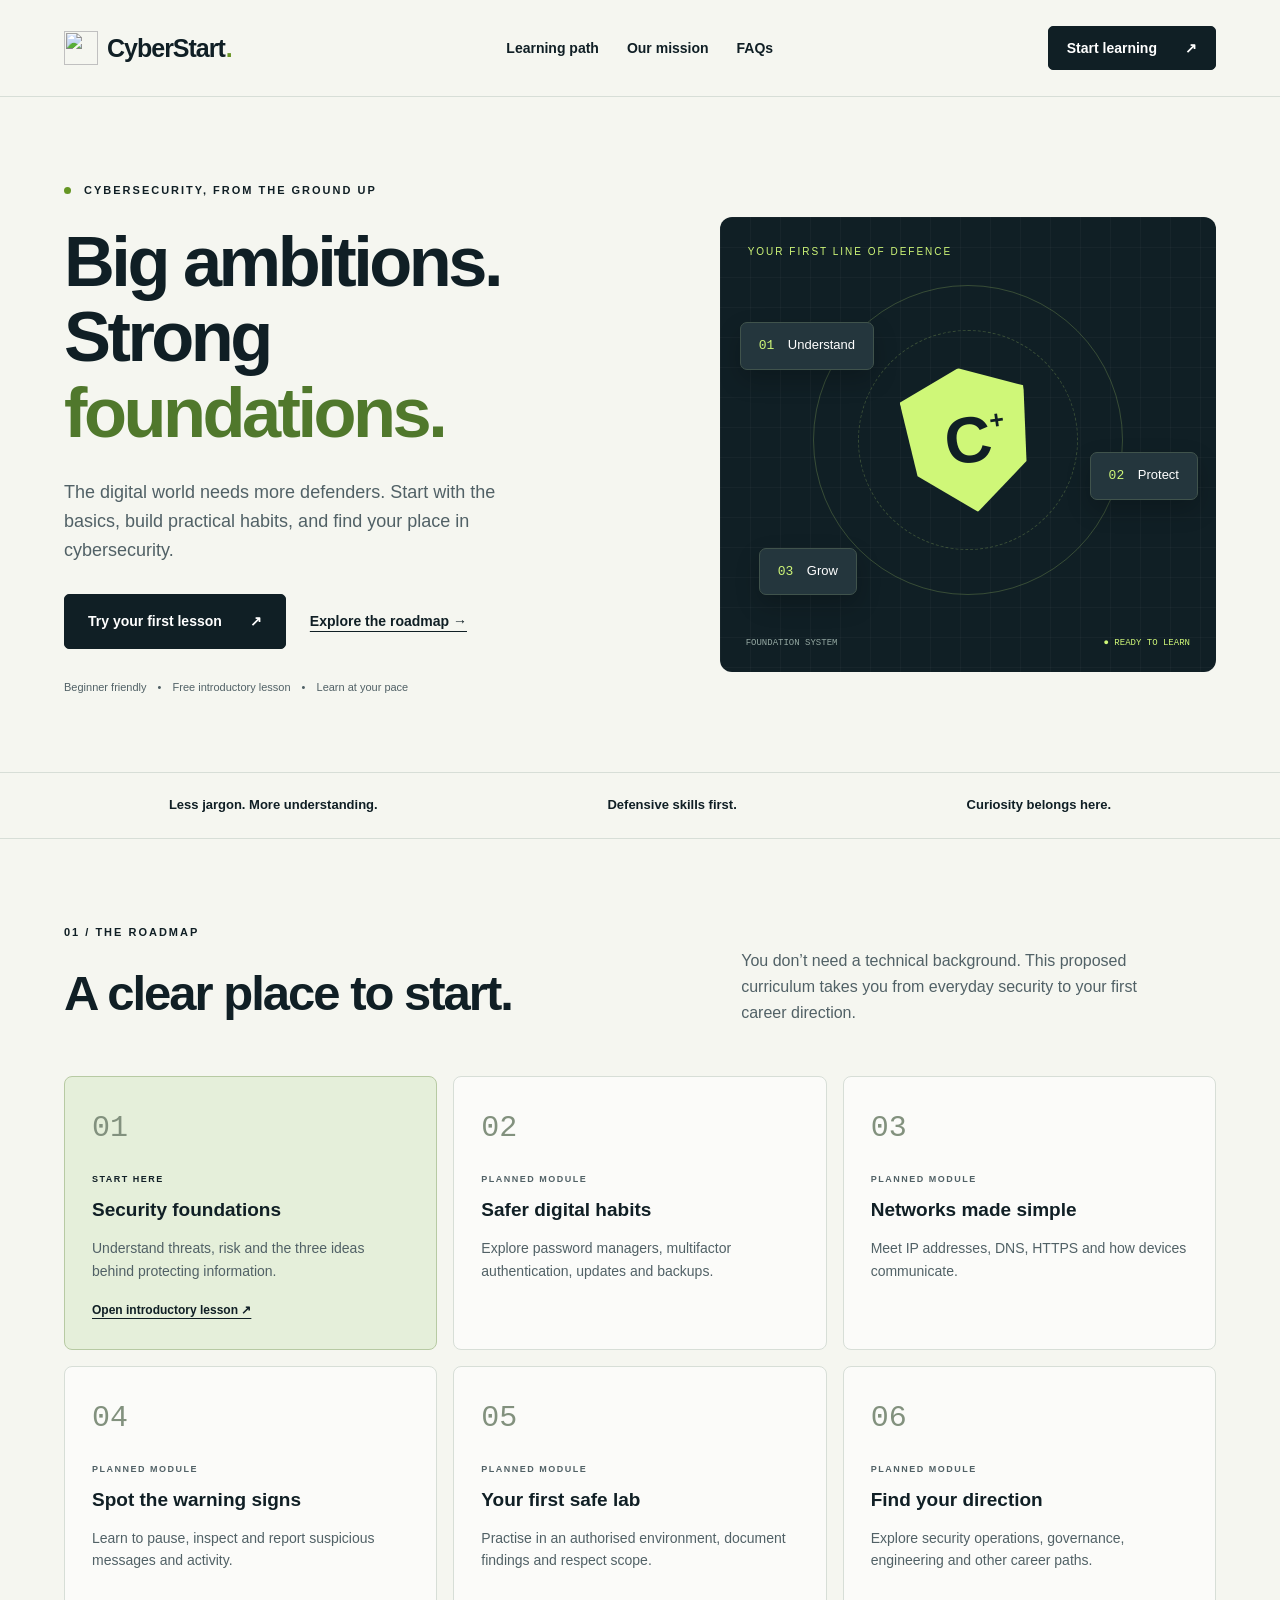
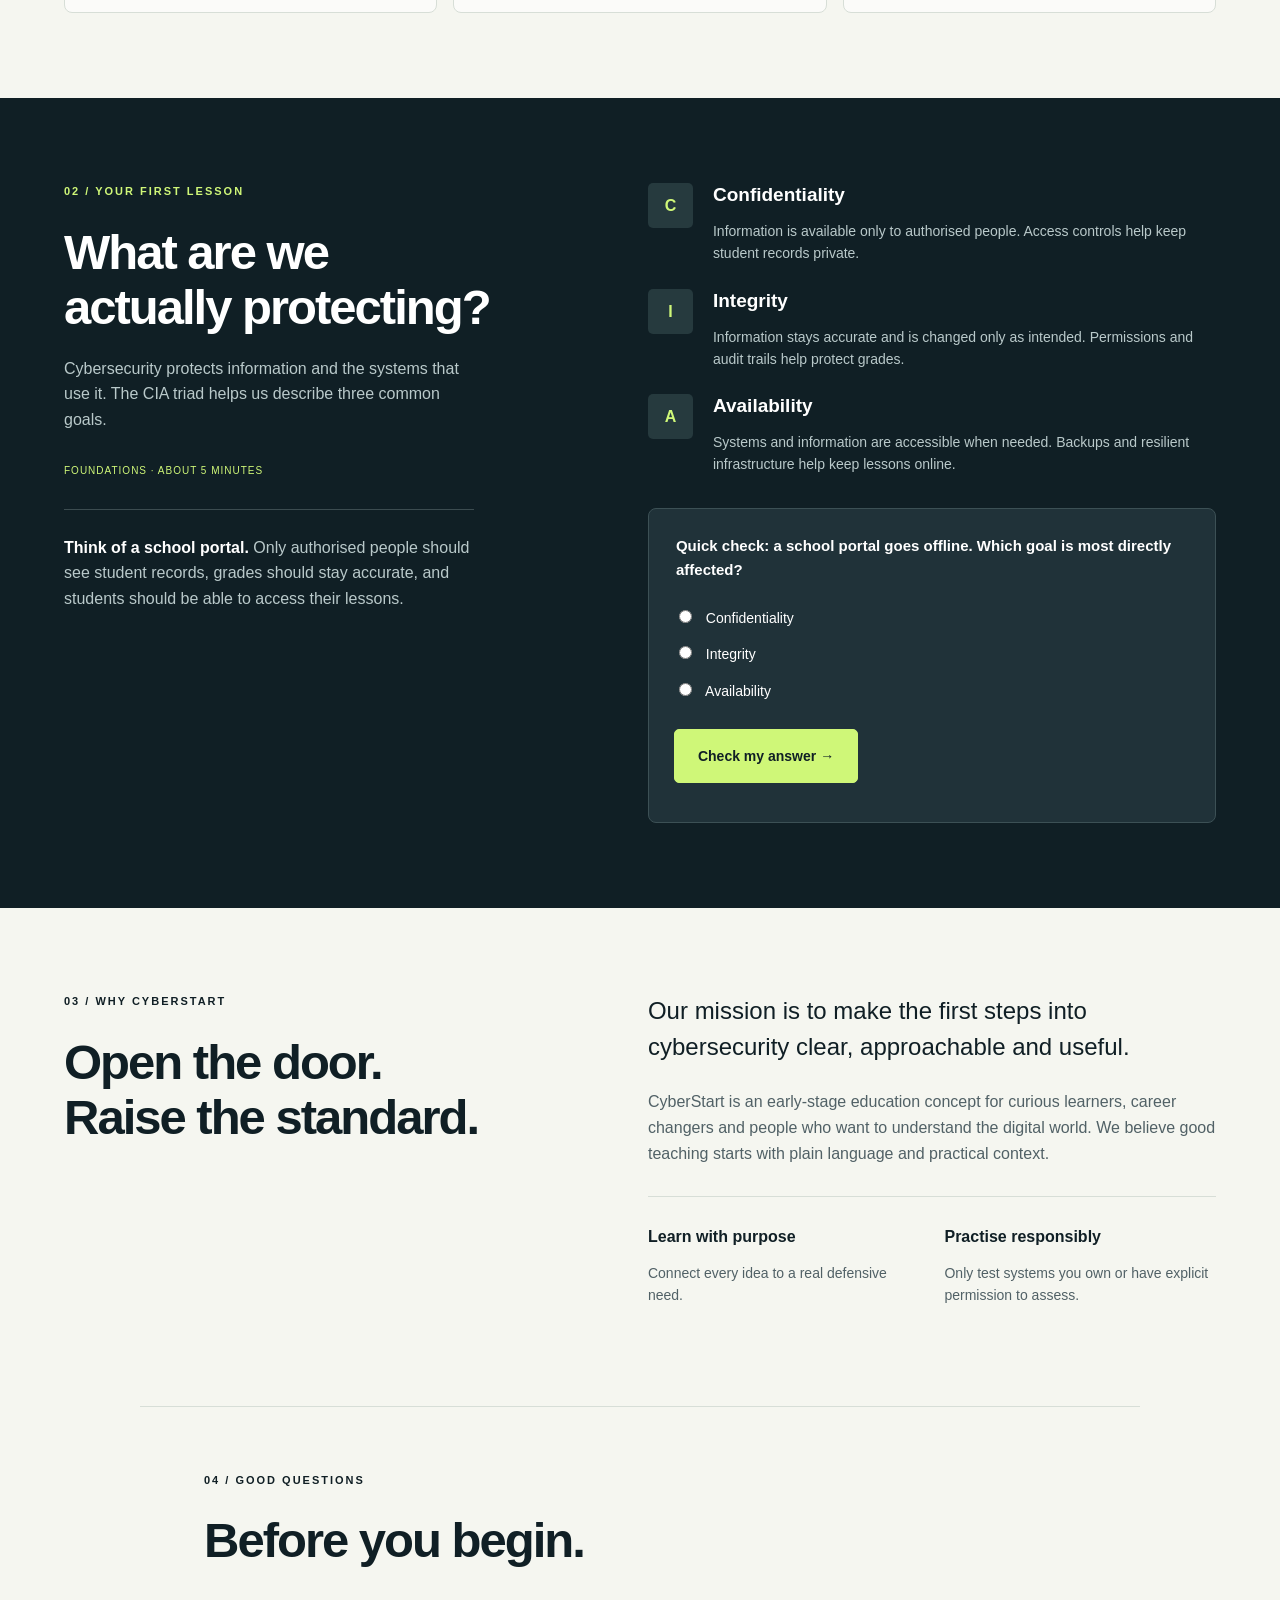
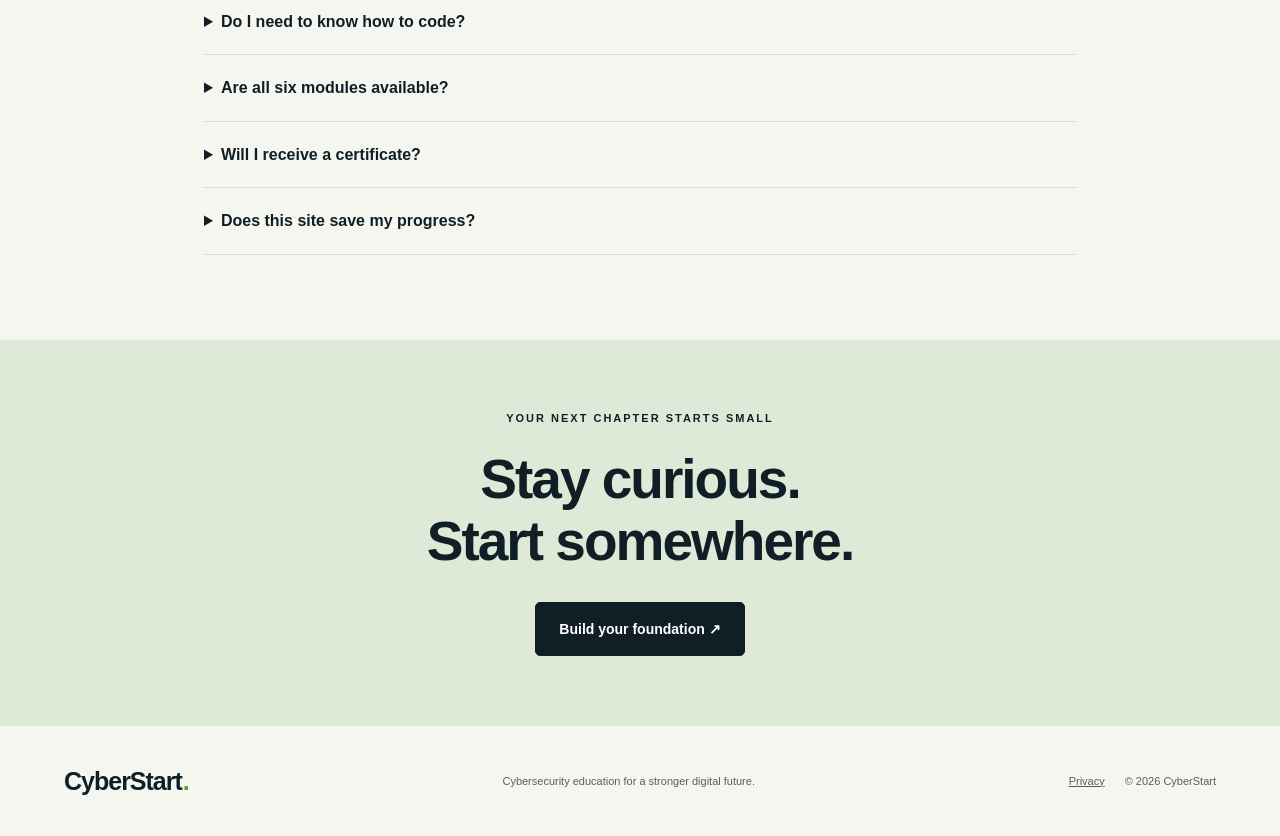
==== index.html @ d2572d9f "Update index.html" ====
<!doctype html>
<html lang="en"><head><meta charset="utf-8"><meta name="viewport" content="width=device-width,initial-scale=1"><meta name="description" content="CyberStart introduces cybersecurity through clear explanations, practical habits and a beginner learning roadmap."><meta name="theme-color" content="#101f25"><title>CyberStart — Build your first line of defence</title><link rel="icon" href="logo.png" type="image/svg+xml"><link rel="stylesheet" href="styles.css"><script src="script.js" defer></script></head>
<body><a class="skip" href="#main">Skip to content</a><header class="header"><a class="brand" href="index.html"><img src="logo.png" width="34" height="34" alt="">CyberStart<span class="brand-dot">.</span></a><nav aria-label="Main navigation"><a href="#path">Learning path</a><a href="#mission">Our mission</a><a href="#questions">FAQs</a></nav><a class="button small" href="#lesson">Start learning <span aria-hidden="true">↗</span></a></header>
<main id="main"><section class="hero"><div class="hero-copy"><p class="eyebrow"><span class="signal"></span> CYBERSECURITY, FROM THE GROUND UP</p><h1>Big ambitions.<br>Strong <em>foundations.</em></h1><p class="lede">The digital world needs more defenders. Start with the basics, build practical habits, and find your place in cybersecurity.</p><div class="actions"><a class="button" href="#lesson">Try your first lesson <span aria-hidden="true">↗</span></a><a class="text-link" href="#path">Explore the roadmap →</a></div><p class="hero-note">Beginner friendly <span>•</span> Free introductory lesson <span>•</span> Learn at your pace</p></div><div class="hero-art" aria-label="Illustration of a layered digital defence system" role="img"><div class="art-label">YOUR FIRST LINE OF DEFENCE</div><div class="orb orb-one"></div><div class="orb orb-two"></div><div class="shield">C<span>+</span></div><div class="art-chip chip-one"><span>01</span> Understand</div><div class="art-chip chip-two"><span>02</span> Protect</div><div class="art-chip chip-three"><span>03</span> Grow</div><div class="art-foot">FOUNDATION SYSTEM <span>● READY TO LEARN</span></div></div></section>
<div class="principles"><span>Less jargon. More understanding.</span><span>Defensive skills first.</span><span>Curiosity belongs here.</span></div>
<section id="path" class="section"><div class="section-heading"><div><p class="eyebrow">01 / THE ROADMAP</p><h2>A clear place to start.</h2></div><p>You don’t need a technical background. This proposed curriculum takes you from everyday security to your first career direction.</p></div><div class="roadmap"><article class="path-card"><span class="number">01</span><p class="tag">START HERE</p><h3>Security foundations</h3><p>Understand threats, risk and the three ideas behind protecting information.</p><a href="#lesson">Open introductory lesson ↗</a></article><article class="path-card"><span class="number">02</span><p class="tag muted">PLANNED MODULE</p><h3>Safer digital habits</h3><p>Explore password managers, multifactor authentication, updates and backups.</p></article><article class="path-card"><span class="number">03</span><p class="tag muted">PLANNED MODULE</p><h3>Networks made simple</h3><p>Meet IP addresses, DNS, HTTPS and how devices communicate.</p></article><article class="path-card"><span class="number">04</span><p class="tag muted">PLANNED MODULE</p><h3>Spot the warning signs</h3><p>Learn to pause, inspect and report suspicious messages and activity.</p></article><article class="path-card"><span class="number">05</span><p class="tag muted">PLANNED MODULE</p><h3>Your first safe lab</h3><p>Practise in an authorised environment, document findings and respect scope.</p></article><article class="path-card"><span class="number">06</span><p class="tag muted">PLANNED MODULE</p><h3>Find your direction</h3><p>Explore security operations, governance, engineering and other career paths.</p></article></div></section>
<section id="lesson" class="lesson section"><div class="lesson-intro"><p class="eyebrow">02 / YOUR FIRST LESSON</p><h2>What are we<br>actually protecting?</h2><p>Cybersecurity protects information and the systems that use it. The CIA triad helps us describe three common goals.</p><span class="lesson-badge">FOUNDATIONS · ABOUT 5 MINUTES</span><p class="example"><strong>Think of a school portal.</strong> Only authorised people should see student records, grades should stay accurate, and students should be able to access their lessons.</p></div><div class="lesson-content"><div class="concept"><span>C</span><div><h3>Confidentiality</h3><p>Information is available only to authorised people. Access controls help keep student records private.</p></div></div><div class="concept"><span>I</span><div><h3>Integrity</h3><p>Information stays accurate and is changed only as intended. Permissions and audit trails help protect grades.</p></div></div><div class="concept"><span>A</span><div><h3>Availability</h3><p>Systems and information are accessible when needed. Backups and resilient infrastructure help keep lessons online.</p></div></div><form id="quiz" class="quiz"><fieldset><legend>Quick check: a school portal goes offline. Which goal is most directly affected?</legend><label><input type="radio" name="answer" value="confidentiality" required> Confidentiality</label><label><input type="radio" name="answer" value="integrity"> Integrity</label><label><input type="radio" name="answer" value="availability"> Availability</label></fieldset><button class="button" type="submit">Check my answer →</button><p id="feedback" role="status" aria-live="polite"></p><noscript><p>Answer: availability. The portal cannot be accessed when needed.</p></noscript></form></div></section>
<section id="mission" class="section mission"><div><p class="eyebrow">03 / WHY CYBERSTART</p><h2>Open the door.<br>Raise the standard.</h2></div><div><p class="mission-lede">Our mission is to make the first steps into cybersecurity clear, approachable and useful.</p><p>CyberStart is an early-stage education concept for curious learners, career changers and people who want to understand the digital world. We believe good teaching starts with plain language and practical context.</p><div class="values"><div><h3>Learn with purpose</h3><p>Connect every idea to a real defensive need.</p></div><div><h3>Practise responsibly</h3><p>Only test systems you own or have explicit permission to assess.</p></div></div></div></section>
<section id="questions" class="section faq"><p class="eyebrow">04 / GOOD QUESTIONS</p><h2>Before you begin.</h2><details><summary>Do I need to know how to code?</summary><p>No. The introductory lesson starts with concepts. Coding can become useful later, depending on the career direction you choose.</p></details><details><summary>Are all six modules available?</summary><p>The foundations lesson above is available now. The remaining roadmap modules describe the planned curriculum; they are not published courses yet.</p></details><details><summary>Will I receive a certificate?</summary><p>This starter site does not issue certificates, provide accreditation or promise employment. It is an introduction to the subject.</p></details><details><summary>Does this site save my progress?</summary><p>No. The quiz runs in your browser and resets when the page reloads. This version has no accounts, tracking scripts or registration form.</p></details></section>
<section class="closing"><p class="eyebrow">YOUR NEXT CHAPTER STARTS SMALL</p><h2>Stay curious.<br>Start somewhere.</h2><a class="button" href="#lesson">Build your foundation ↗</a></section></main>
<footer><a class="brand" href="index.html">CyberStart<span class="brand-dot">.</span></a><p>Cybersecurity education for a stronger digital future.</p><div><a href="privacy.html">Privacy</a><span>© <span id="year">2026</span> CyberStart</span></div></footer></body></html>
---- styles.css ----
:root{--ink:#101f25;--muted:#516166;--paper:#f5f6f0;--line:#d7ded7;--lime:#cff778}*{box-sizing:border-box}html{scroll-behavior:smooth;scroll-padding-top:95px}body{margin:0;background:var(--paper);color:var(--ink);font-family:Arial,Helvetica,sans-serif;line-height:1.6}a{color:inherit}button,input{font:inherit}.header{max-width:1320px;margin:auto;padding:26px 5%;display:flex;align-items:center;justify-content:space-between;gap:24px;border-bottom:1px solid var(--line)}.brand{display:flex;align-items:center;gap:9px;font-size:25px;font-weight:800;letter-spacing:-1px;text-decoration:none}.brand-dot{color:#6a9627;margin-left:-8px}nav{display:flex;gap:28px}nav a{text-decoration:none;font-size:14px;font-weight:600}.button{background:var(--ink);color:white;display:inline-flex;align-items:center;justify-content:center;gap:28px;padding:15px 23px;border:1px solid var(--ink);border-radius:5px;text-decoration:none;font-weight:700;font-size:14px;cursor:pointer}.button:hover{background:#2c414a}.button.small{padding:10px 18px}.text-link{font-size:14px;font-weight:700;text-underline-offset:5px}.hero{max-width:1320px;margin:auto;padding:85px 5% 65px;display:grid;grid-template-columns:1.2fr 1fr;gap:60px;align-items:center}.eyebrow{font-size:11px;letter-spacing:2px;font-weight:700;margin:0 0 24px}.signal{display:inline-block;width:7px;height:7px;background:#659623;border-radius:50%;margin-right:8px}h1{font-size:clamp(44px,5.5vw,76px);line-height:1.07;letter-spacing:-3.5px;margin:0 0 28px}h1 em{font-style:normal;color:#50782c}.lede{max-width:480px;color:var(--muted);font-size:18px}.actions{display:flex;align-items:center;gap:24px;margin:30px 0}.hero-note{font-size:11px;color:var(--muted)}.hero-note span{margin:0 8px}.hero-art{position:relative;background:var(--ink);height:455px;border-radius:12px;overflow:hidden;background-image:linear-gradient(#ffffff07 1px,transparent 1px),linear-gradient(90deg,#ffffff07 1px,transparent 1px);background-size:30px 30px;color:var(--lime)}.art-label{position:absolute;top:27px;left:28px;font-size:10px;letter-spacing:2px}.orb{position:absolute;border:1px solid #cff77835;border-radius:50%;width:310px;height:310px;left:50%;top:49%;transform:translate(-50%,-50%)}.orb-two{width:220px;height:220px;border-style:dashed}.shield{position:absolute;left:50%;top:49%;transform:translate(-50%,-50%) rotate(-8deg);height:145px;width:125px;display:grid;place-content:center;background:var(--lime);color:var(--ink);font-size:65px;font-weight:800;clip-path:polygon(50% 0,100% 18%,94% 70%,50% 100%,6% 70%,0 18%)}.shield span{position:absolute;font-size:25px;right:24px;top:36px}.art-chip{position:absolute;background:#24363d;border:1px solid #40534c;border-radius:7px;padding:12px 18px;color:white;font-size:13px;box-shadow:0 10px 25px #0003}.art-chip span{color:var(--lime);margin-right:10px;font-family:monospace}.chip-one{top:105px;left:20px}.chip-two{top:235px;right:18px}.chip-three{bottom:77px;left:39px}.art-foot{position:absolute;bottom:24px;left:26px;right:26px;display:flex;justify-content:space-between;font:9px monospace;color:#93a7a1}.art-foot span{color:var(--lime)}.principles{border-top:1px solid var(--line);border-bottom:1px solid var(--line);display:flex;justify-content:space-around;gap:20px;padding:22px 5%;font-size:13px;font-weight:700}.section{max-width:1320px;margin:auto;padding:85px 5%}.section-heading{display:grid;grid-template-columns:1.3fr 1fr;gap:60px;align-items:end;margin-bottom:35px}h2{font-size:clamp(32px,4vw,49px);line-height:1.13;letter-spacing:-2px;margin:0 0 20px}.section-heading p:last-child{max-width:410px;color:var(--muted)}.roadmap{display:grid;grid-template-columns:repeat(3,1fr);gap:16px}.path-card{border:1px solid var(--line);border-radius:8px;padding:27px;background:#fff9}.path-card:first-child{background:#e5efda;border-color:#b7caa3}.number{font-size:30px;color:#82917e;font-family:monospace}.tag{font-size:9px;letter-spacing:1.5px;font-weight:700;margin:20px 0 12px}.muted{color:var(--muted)}h3{font-size:19px;line-height:1.3;margin:0 0 12px}.path-card p:not(.tag){color:var(--muted);font-size:14px}.path-card a{font-weight:700;font-size:12px;text-underline-offset:4px}.lesson{background:var(--ink);color:white;max-width:none;display:grid;grid-template-columns:1fr 1.15fr;gap:90px;padding-left:max(5%,calc((100vw - 1188px)/2));padding-right:max(5%,calc((100vw - 1188px)/2))}.lesson .eyebrow{color:var(--lime)}.lesson-intro>p:not(.eyebrow){color:#b9c9ca;max-width:410px}.lesson-badge{font-size:10px;letter-spacing:1px;color:var(--lime);display:block;margin:30px 0}.example{padding-top:25px;border-top:1px solid #3c4c50}.example strong{color:white}.concept{display:flex;gap:20px;margin-bottom:24px}.concept>span{background:#263a3e;color:var(--lime);border-radius:5px;flex:0 0 45px;height:45px;text-align:center;line-height:45px;font-weight:700}.concept p{color:#b9c9ca;font-size:14px;margin:0}.quiz{background:#203239;padding:25px;border:1px solid #3c5055;border-radius:8px;margin-top:32px}.quiz fieldset{border:0;padding:0;margin:0 0 20px}.quiz legend{font-weight:700;margin-bottom:18px;font-size:15px}.quiz label{display:block;padding:7px 0;font-size:14px}.quiz input{accent-color:var(--lime);margin-right:10px}.quiz .button,.closing .button{background:var(--lime);color:var(--ink);border-color:var(--lime)}#feedback{margin-bottom:0;font-size:14px;color:var(--lime)}.mission{display:grid;grid-template-columns:1fr 1.15fr;gap:90px}.mission p{color:var(--muted)}.mission .eyebrow{color:var(--ink)}.mission-lede{font-size:24px;line-height:1.5;color:var(--ink)!important;margin-top:0}.values{display:grid;grid-template-columns:1fr 1fr;gap:25px;margin-top:30px;border-top:1px solid var(--line);padding-top:30px}.values h3{font-size:16px}.values p{font-size:14px}.faq{border-top:1px solid var(--line);padding-top:65px;max-width:1000px}details{border-bottom:1px solid var(--line);padding:20px 0}summary{font-weight:700;cursor:pointer}details p{color:var(--muted);max-width:700px}.closing{text-align:center;background:#dfe9d7;padding:70px 20px}.closing .eyebrow{margin-bottom:20px}.closing h2{font-size:55px;margin-bottom:30px}.closing .button{background:var(--ink);color:white;border-color:var(--ink)}footer{padding:35px 5%;max-width:1320px;margin:auto;display:flex;justify-content:space-between;align-items:center;gap:25px}footer p,footer div{font-size:11px;color:var(--muted)}footer div{display:flex;gap:20px}.skip{position:absolute;top:-70px;left:15px;padding:12px;background:white;z-index:10}.skip:focus{top:10px}:focus-visible{outline:3px solid #7da936;outline-offset:5px}.privacy{max-width:800px;min-height:70vh}.privacy h1{font-size:48px} @media(max-width:900px){.hero{gap:30px}.hero-art{height:390px}nav{gap:14px}.hero-note span{margin:0 3px}.lesson,.mission{gap:40px}.actions{flex-wrap:wrap}footer{flex-wrap:wrap}}@media(max-width:650px){.header{padding:18px 5%;flex-wrap:wrap;gap:15px}.header nav{order:3;width:100%;justify-content:space-between}.brand{font-size:22px}.button.small{font-size:12px;padding:8px 12px}.hero{grid-template-columns:1fr;padding-top:45px;gap:30px}h1{letter-spacing:-2px}.hero-art{height:360px}.principles{flex-wrap:wrap;font-size:11px}.section{padding:55px 5%}.section-heading,.lesson,.mission{grid-template-columns:1fr;gap:25px}.section-heading{margin-bottom:25px}.roadmap{grid-template-columns:1fr}.path-card{padding:22px}.lesson-intro>p:not(.eyebrow){max-width:none}.values{gap:18px}.closing h2{font-size:43px}footer{align-items:flex-start;flex-direction:column;gap:12px}footer p{margin:0}}@media(prefers-reduced-motion:reduce){html{scroll-behavior:auto}}
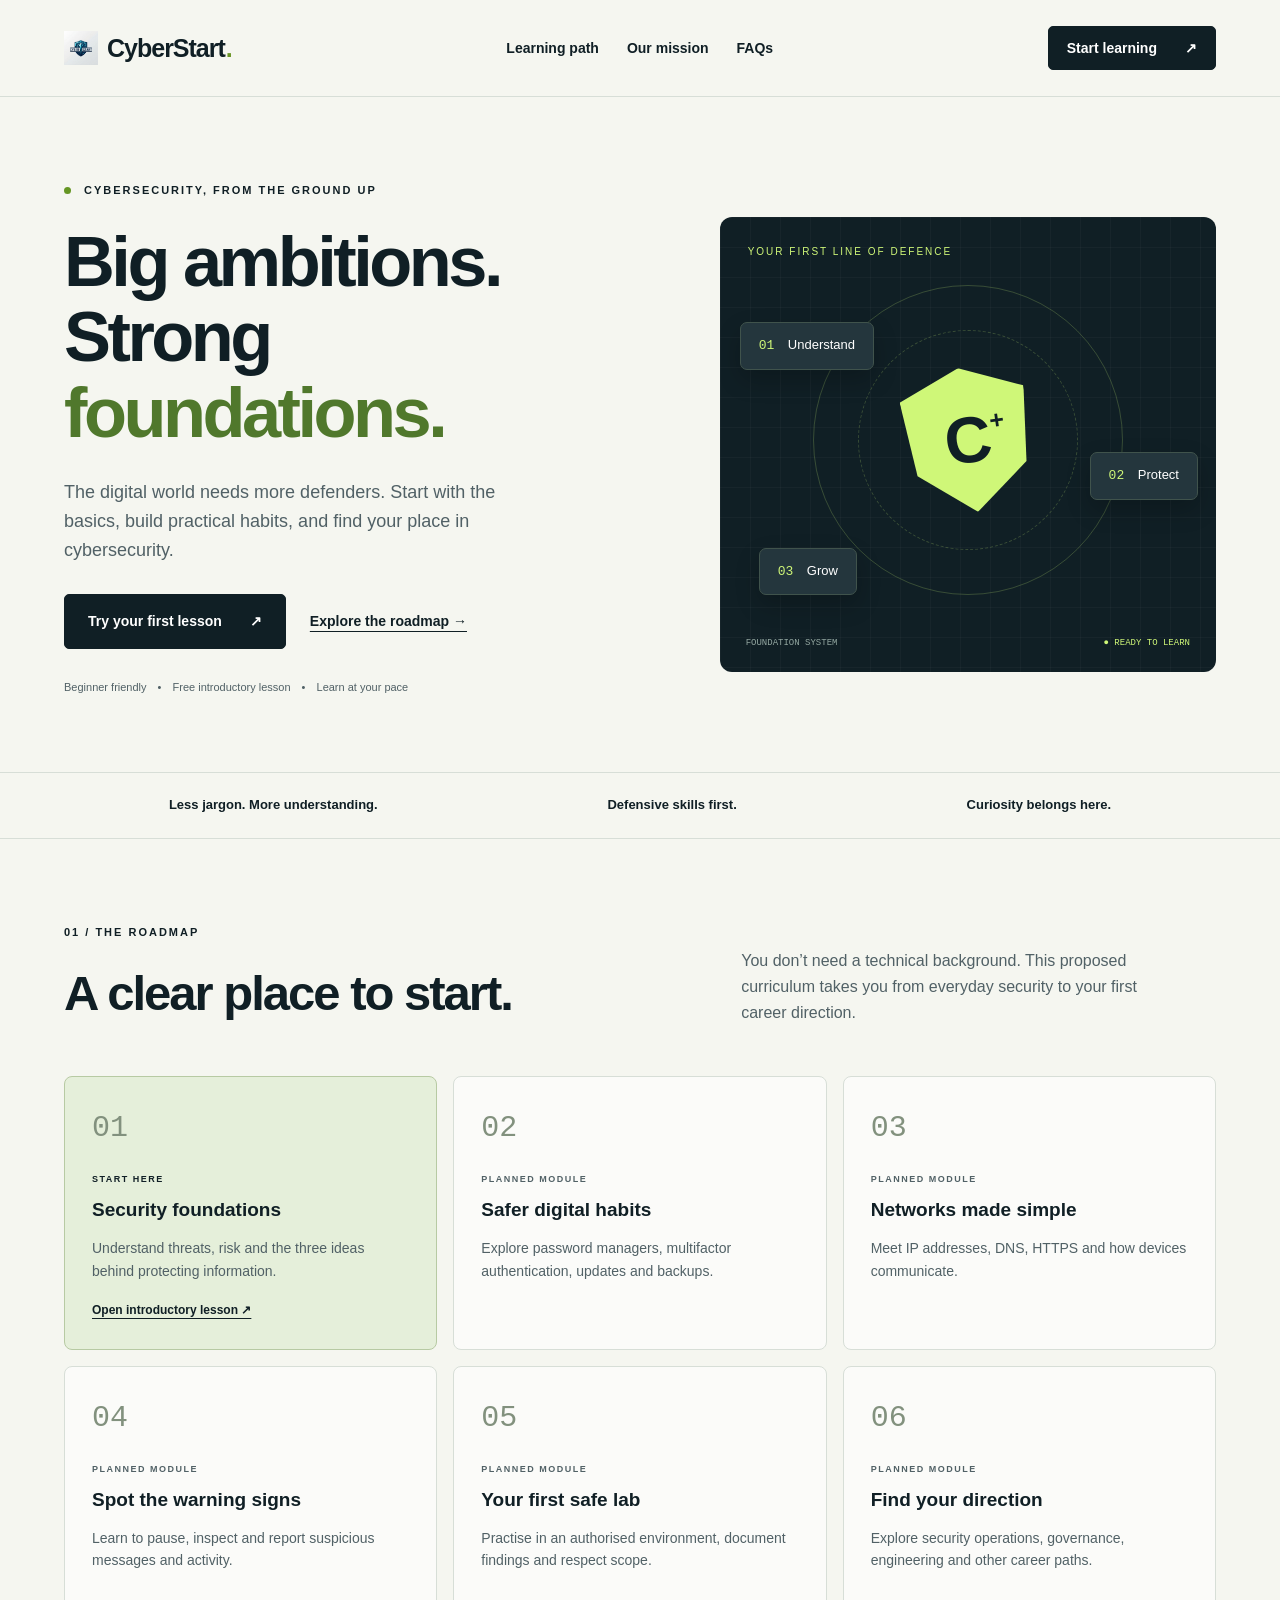
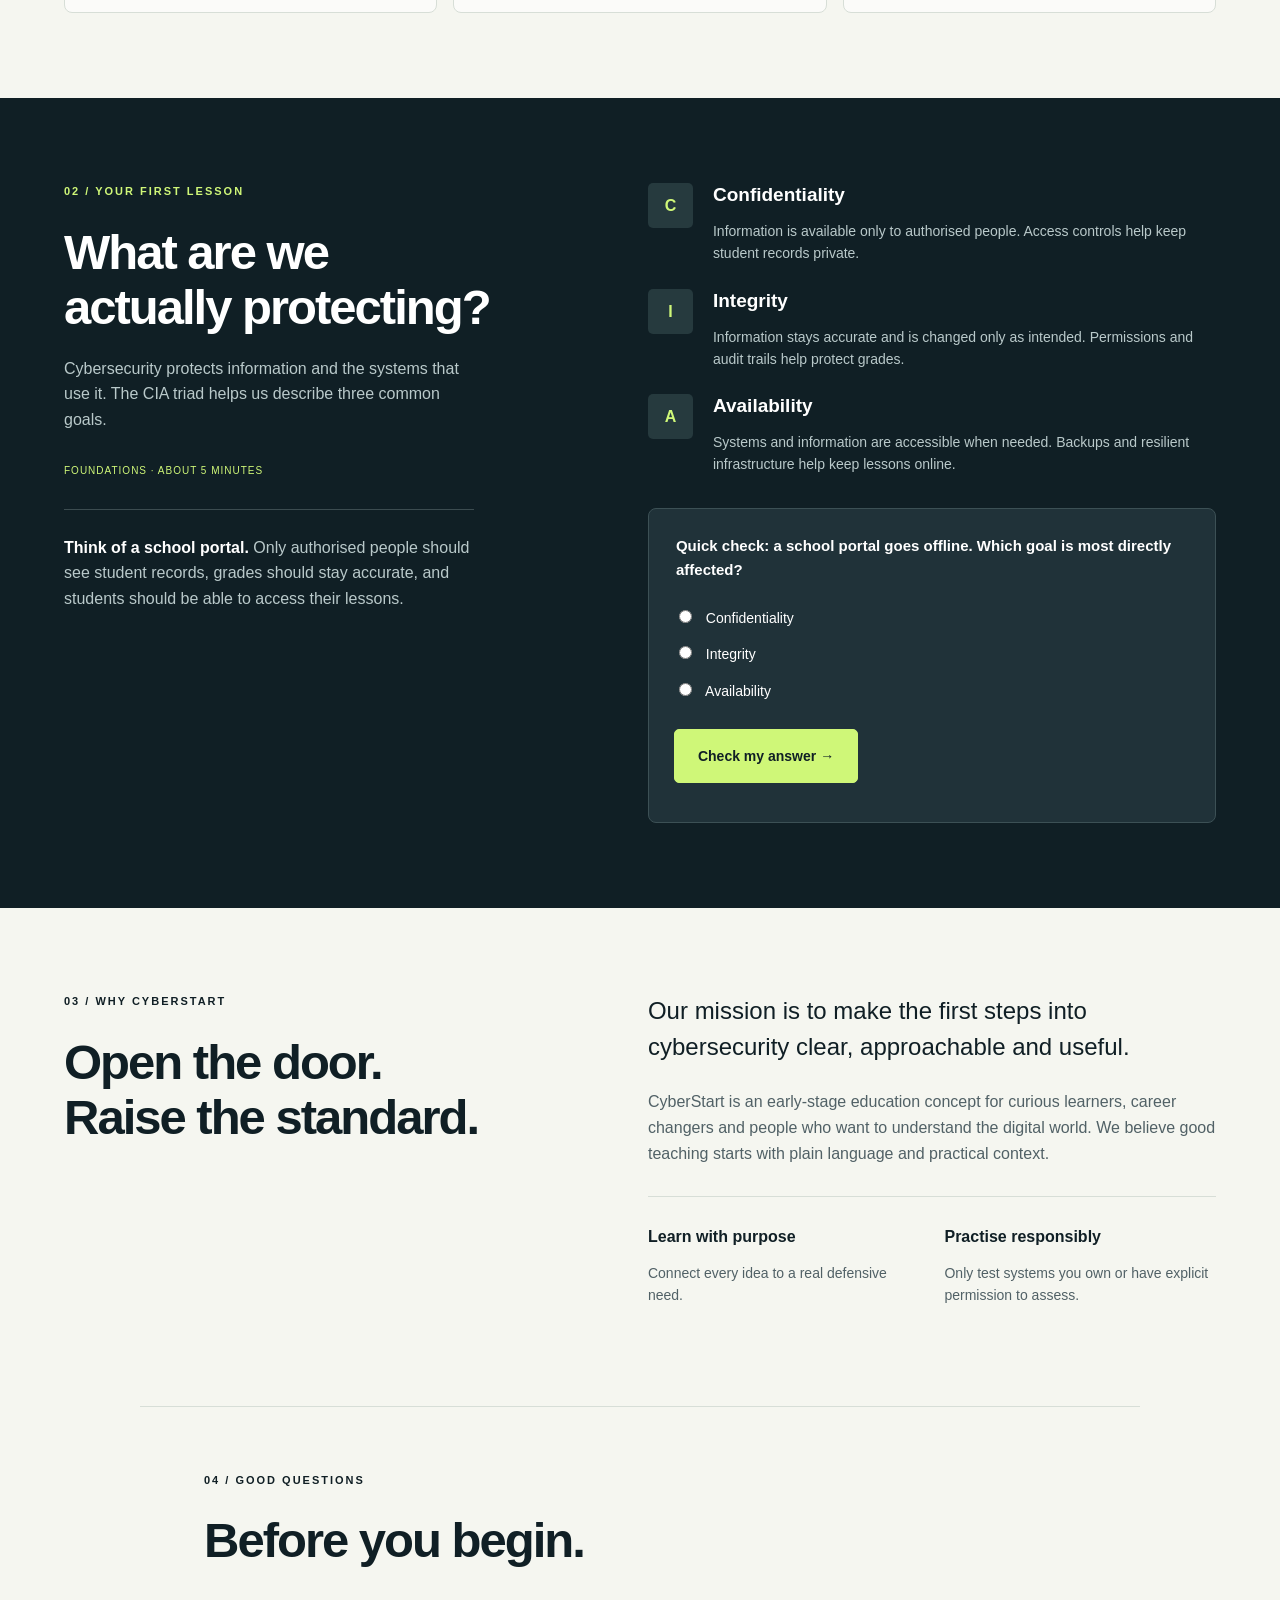
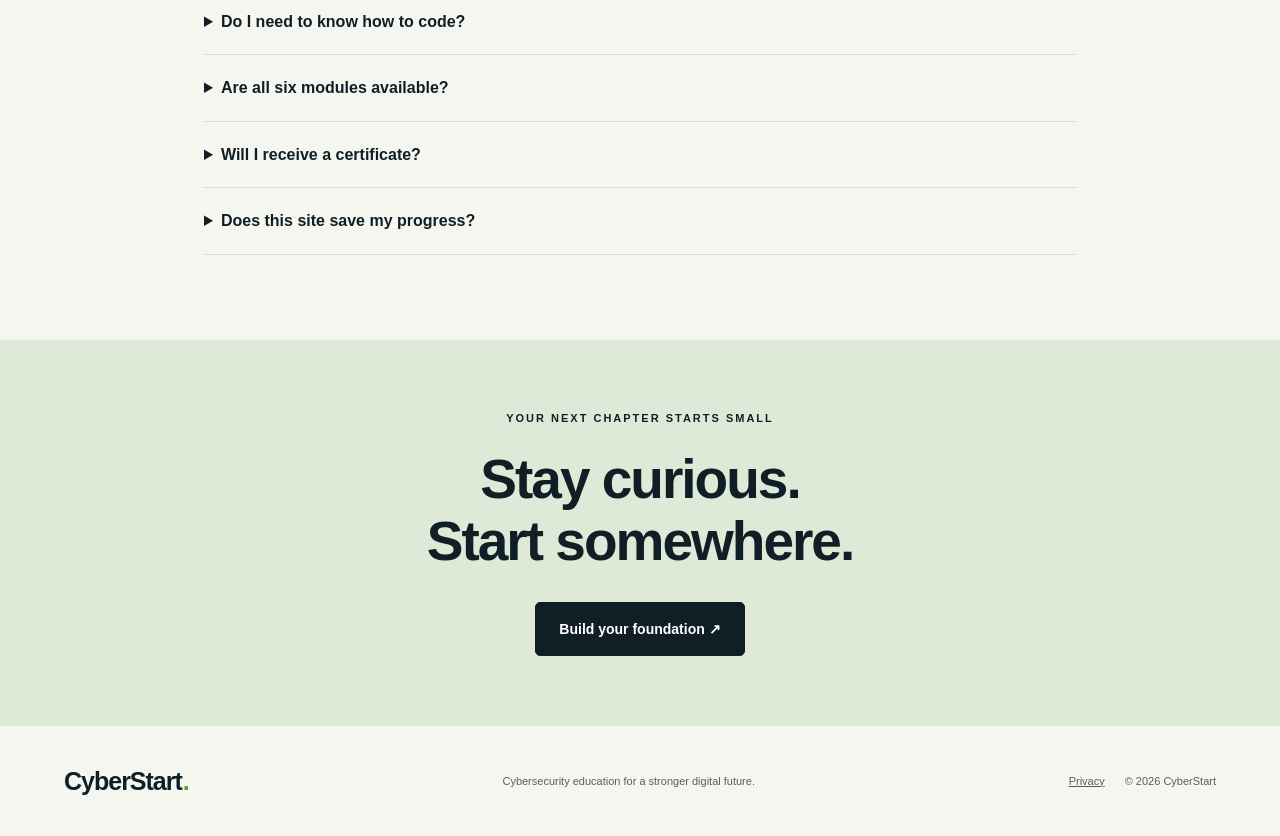
==== commit 18dc442e: "Update index.html" ====
--- a/index.html
+++ b/index.html
@@ -1,5 +1,5 @@
 <!doctype html>
-<html lang="en"><head><meta charset="utf-8"><meta name="viewport" content="width=device-width,initial-scale=1"><meta name="description" content="CyberStart introduces cybersecurity through clear explanations, practical habits and a beginner learning roadmap."><meta name="theme-color" content="#101f25"><title>CyberStart — Build your first line of defence</title><link rel="icon" href="logo.png" type="image/svg+xml"><link rel="stylesheet" href="styles.css"><script src="script.js" defer></script></head>
+<html lang="en"><head><meta charset="utf-8"><meta name="viewport" content="width=device-width,initial-scale=1"><meta name="description" content="CyberStart introduces cybersecurity through clear explanations, practical habits and a beginner learning roadmap."><meta name="theme-color" content="#101f25"><title>CyberStart — Build your first line of defence</title><link rel="icon" href="logo.png" type="image/png"><link rel="stylesheet" href="styles.css"><script src="script.js" defer></script></head>
 <body><a class="skip" href="#main">Skip to content</a><header class="header"><a class="brand" href="index.html"><img src="logo.png" width="34" height="34" alt="">CyberStart<span class="brand-dot">.</span></a><nav aria-label="Main navigation"><a href="#path">Learning path</a><a href="#mission">Our mission</a><a href="#questions">FAQs</a></nav><a class="button small" href="#lesson">Start learning <span aria-hidden="true">↗</span></a></header>
 <main id="main"><section class="hero"><div class="hero-copy"><p class="eyebrow"><span class="signal"></span> CYBERSECURITY, FROM THE GROUND UP</p><h1>Big ambitions.<br>Strong <em>foundations.</em></h1><p class="lede">The digital world needs more defenders. Start with the basics, build practical habits, and find your place in cybersecurity.</p><div class="actions"><a class="button" href="#lesson">Try your first lesson <span aria-hidden="true">↗</span></a><a class="text-link" href="#path">Explore the roadmap →</a></div><p class="hero-note">Beginner friendly <span>•</span> Free introductory lesson <span>•</span> Learn at your pace</p></div><div class="hero-art" aria-label="Illustration of a layered digital defence system" role="img"><div class="art-label">YOUR FIRST LINE OF DEFENCE</div><div class="orb orb-one"></div><div class="orb orb-two"></div><div class="shield">C<span>+</span></div><div class="art-chip chip-one"><span>01</span> Understand</div><div class="art-chip chip-two"><span>02</span> Protect</div><div class="art-chip chip-three"><span>03</span> Grow</div><div class="art-foot">FOUNDATION SYSTEM <span>● READY TO LEARN</span></div></div></section>
 <div class="principles"><span>Less jargon. More understanding.</span><span>Defensive skills first.</span><span>Curiosity belongs here.</span></div>
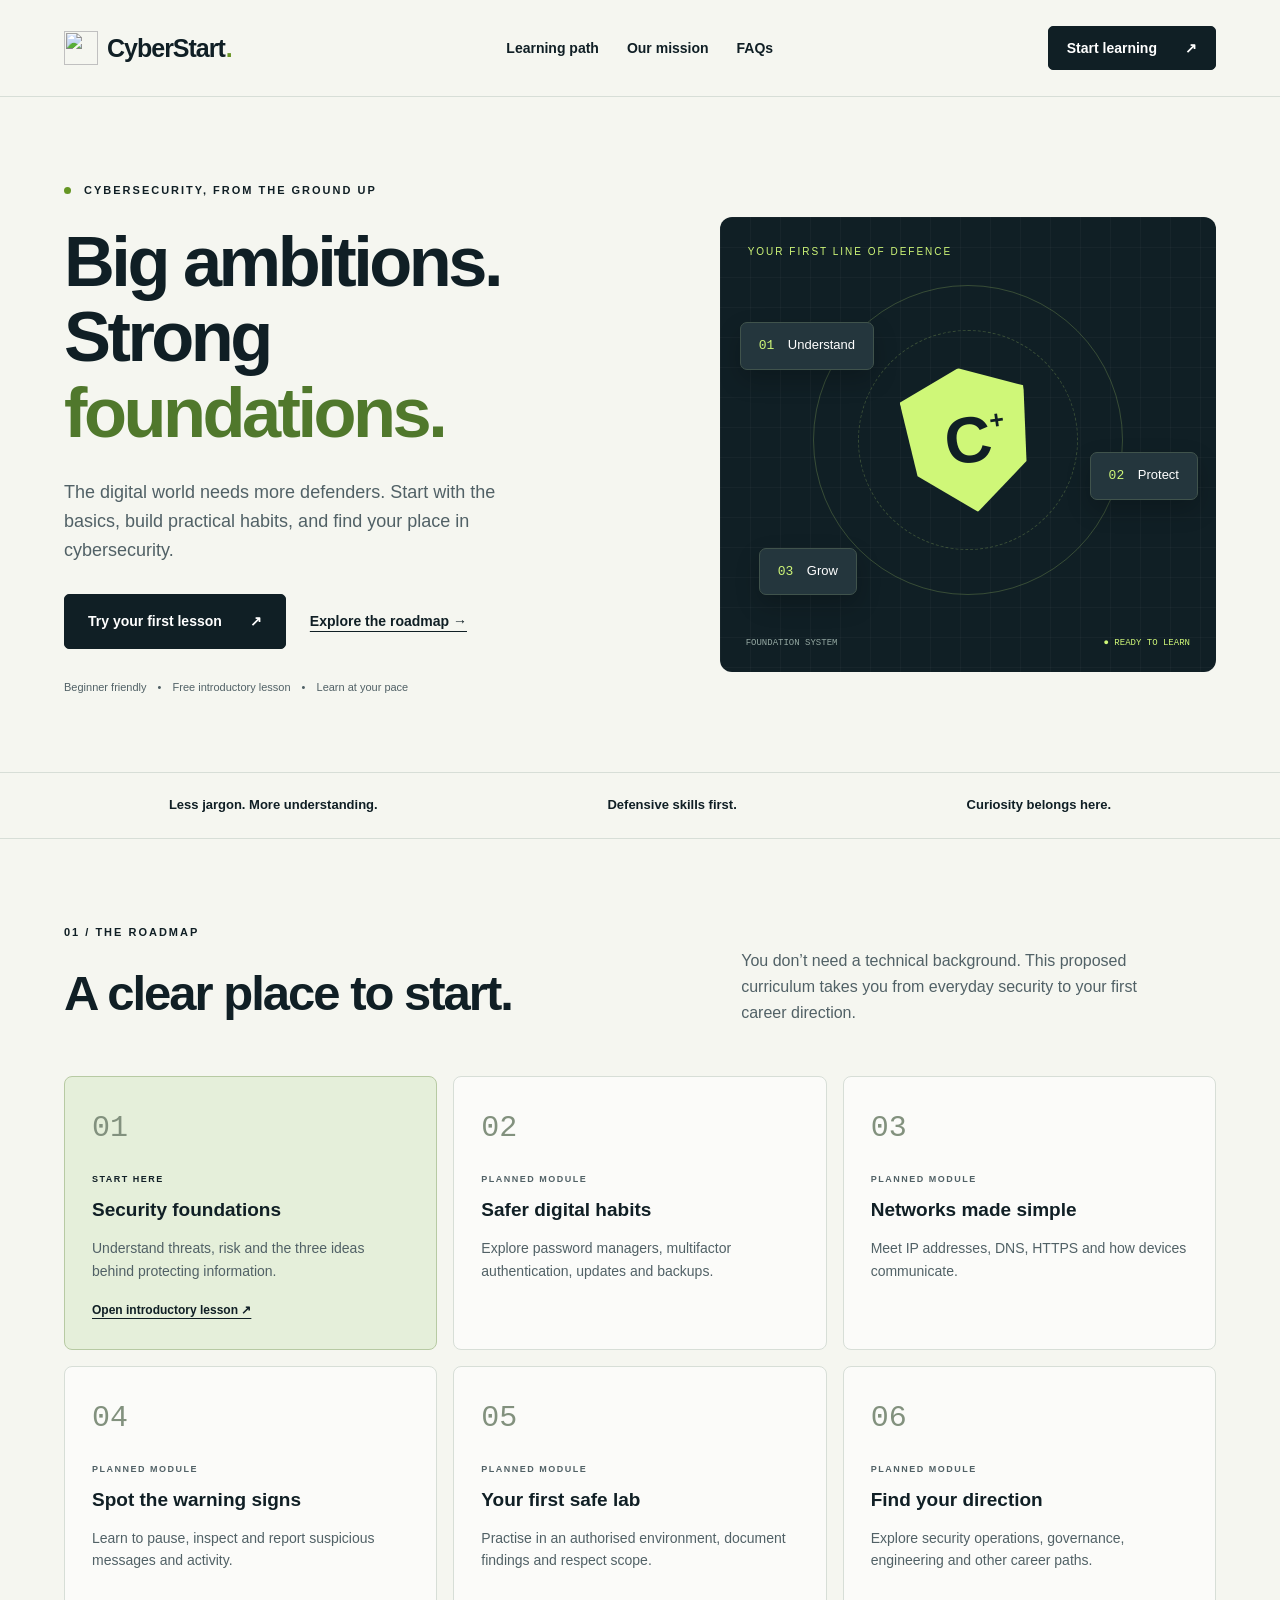
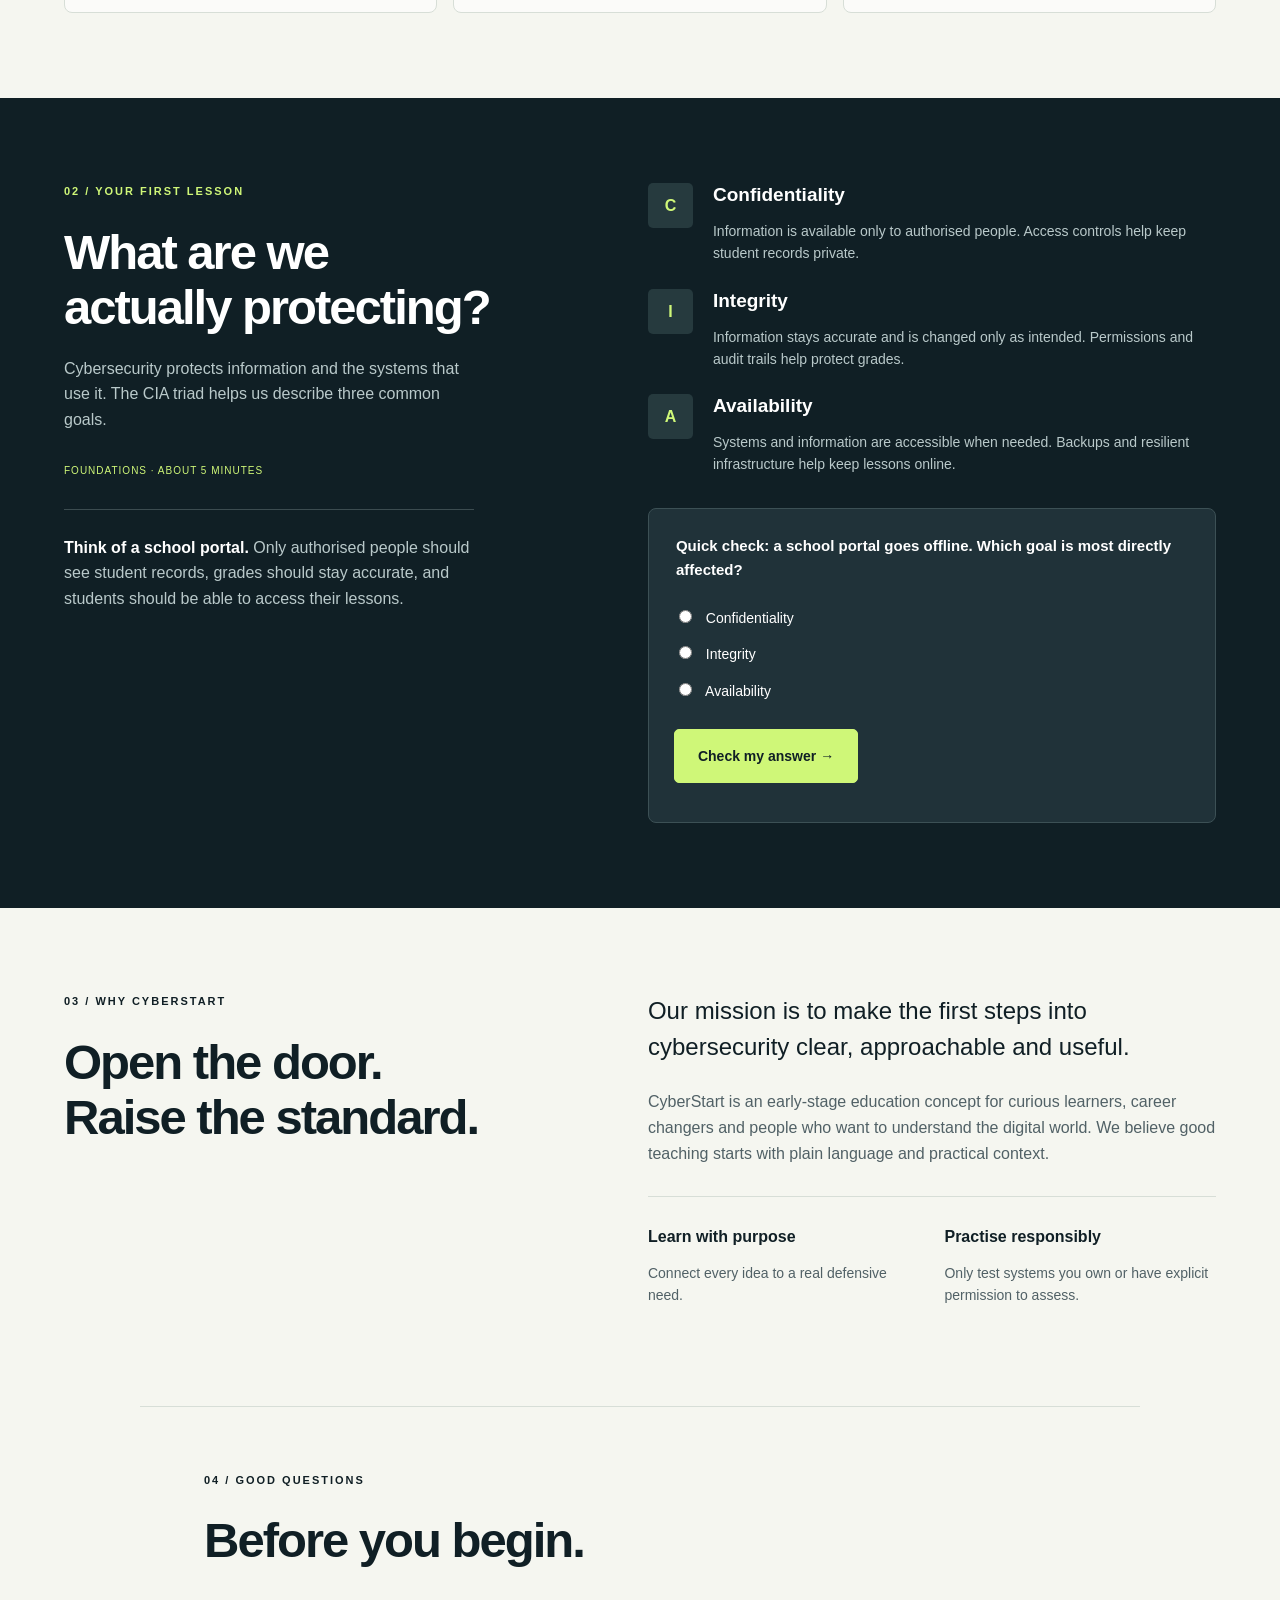
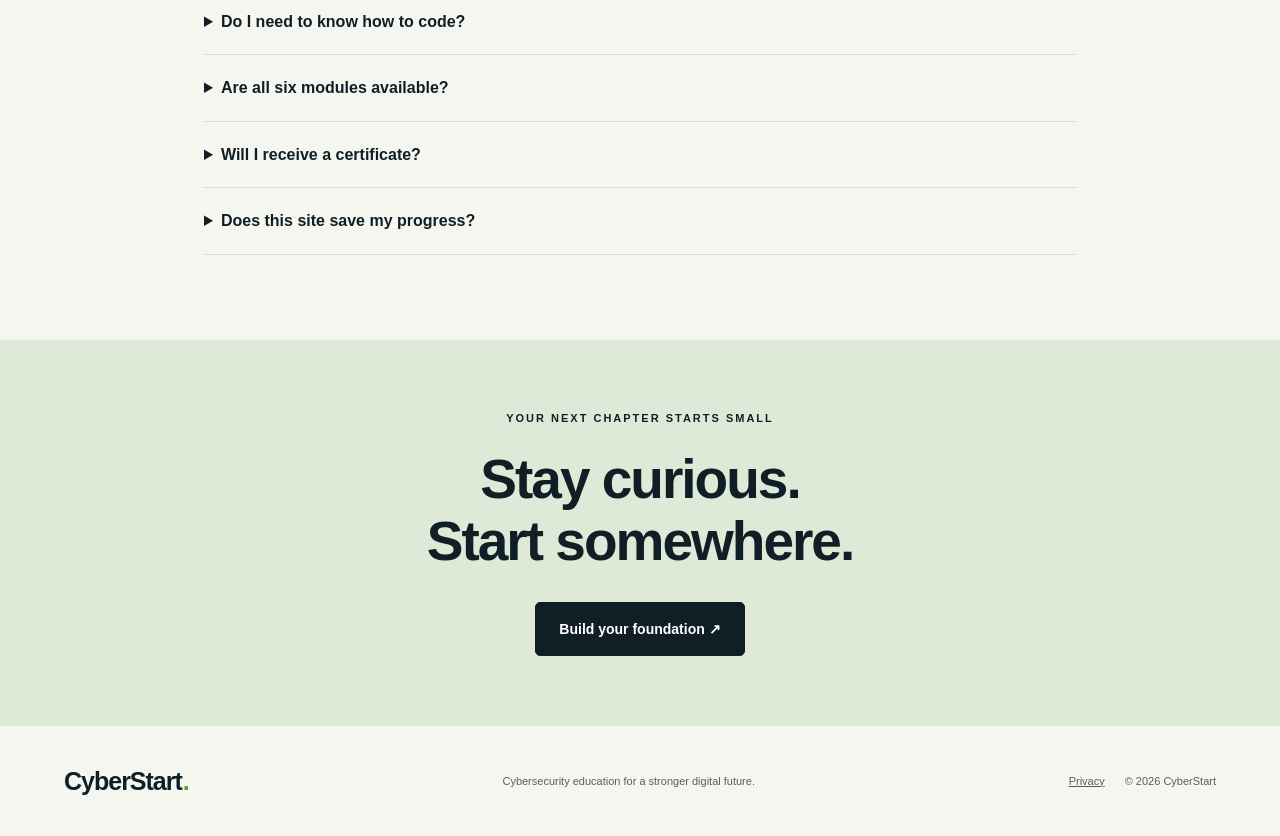
==== commit 25d3c014: "Add files via upload" ====
--- a/index.html
+++ b/index.html
@@ -1,6 +1,6 @@
 <!doctype html>
-<html lang="en"><head><meta charset="utf-8"><meta name="viewport" content="width=device-width,initial-scale=1"><meta name="description" content="CyberStart introduces cybersecurity through clear explanations, practical habits and a beginner learning roadmap."><meta name="theme-color" content="#101f25"><title>CyberStart — Build your first line of defence</title><link rel="icon" href="logo.png" type="image/png"><link rel="stylesheet" href="styles.css"><script src="script.js" defer></script></head>
-<body><a class="skip" href="#main">Skip to content</a><header class="header"><a class="brand" href="index.html"><img src="logo.png" width="34" height="34" alt="">CyberStart<span class="brand-dot">.</span></a><nav aria-label="Main navigation"><a href="#path">Learning path</a><a href="#mission">Our mission</a><a href="#questions">FAQs</a></nav><a class="button small" href="#lesson">Start learning <span aria-hidden="true">↗</span></a></header>
+<html lang="en"><head><meta charset="utf-8"><meta name="viewport" content="width=device-width,initial-scale=1"><meta name="description" content="CyberStart introduces cybersecurity through clear explanations, practical habits and a beginner learning roadmap."><meta name="theme-color" content="#101f25"><title>CyberStart — Build your first line of defence</title><link rel="icon" href="assets/mark.svg" type="image/svg+xml"><link rel="stylesheet" href="styles.css"><script src="script.js" defer></script></head>
+<body><a class="skip" href="#main">Skip to content</a><header class="header"><a class="brand" href="index.html"><img src="assets/mark.svg" width="34" height="34" alt="">CyberStart<span class="brand-dot">.</span></a><nav aria-label="Main navigation"><a href="#path">Learning path</a><a href="#mission">Our mission</a><a href="#questions">FAQs</a></nav><a class="button small" href="#lesson">Start learning <span aria-hidden="true">↗</span></a></header>
 <main id="main"><section class="hero"><div class="hero-copy"><p class="eyebrow"><span class="signal"></span> CYBERSECURITY, FROM THE GROUND UP</p><h1>Big ambitions.<br>Strong <em>foundations.</em></h1><p class="lede">The digital world needs more defenders. Start with the basics, build practical habits, and find your place in cybersecurity.</p><div class="actions"><a class="button" href="#lesson">Try your first lesson <span aria-hidden="true">↗</span></a><a class="text-link" href="#path">Explore the roadmap →</a></div><p class="hero-note">Beginner friendly <span>•</span> Free introductory lesson <span>•</span> Learn at your pace</p></div><div class="hero-art" aria-label="Illustration of a layered digital defence system" role="img"><div class="art-label">YOUR FIRST LINE OF DEFENCE</div><div class="orb orb-one"></div><div class="orb orb-two"></div><div class="shield">C<span>+</span></div><div class="art-chip chip-one"><span>01</span> Understand</div><div class="art-chip chip-two"><span>02</span> Protect</div><div class="art-chip chip-three"><span>03</span> Grow</div><div class="art-foot">FOUNDATION SYSTEM <span>● READY TO LEARN</span></div></div></section>
 <div class="principles"><span>Less jargon. More understanding.</span><span>Defensive skills first.</span><span>Curiosity belongs here.</span></div>
 <section id="path" class="section"><div class="section-heading"><div><p class="eyebrow">01 / THE ROADMAP</p><h2>A clear place to start.</h2></div><p>You don’t need a technical background. This proposed curriculum takes you from everyday security to your first career direction.</p></div><div class="roadmap"><article class="path-card"><span class="number">01</span><p class="tag">START HERE</p><h3>Security foundations</h3><p>Understand threats, risk and the three ideas behind protecting information.</p><a href="#lesson">Open introductory lesson ↗</a></article><article class="path-card"><span class="number">02</span><p class="tag muted">PLANNED MODULE</p><h3>Safer digital habits</h3><p>Explore password managers, multifactor authentication, updates and backups.</p></article><article class="path-card"><span class="number">03</span><p class="tag muted">PLANNED MODULE</p><h3>Networks made simple</h3><p>Meet IP addresses, DNS, HTTPS and how devices communicate.</p></article><article class="path-card"><span class="number">04</span><p class="tag muted">PLANNED MODULE</p><h3>Spot the warning signs</h3><p>Learn to pause, inspect and report suspicious messages and activity.</p></article><article class="path-card"><span class="number">05</span><p class="tag muted">PLANNED MODULE</p><h3>Your first safe lab</h3><p>Practise in an authorised environment, document findings and respect scope.</p></article><article class="path-card"><span class="number">06</span><p class="tag muted">PLANNED MODULE</p><h3>Find your direction</h3><p>Explore security operations, governance, engineering and other career paths.</p></article></div></section>
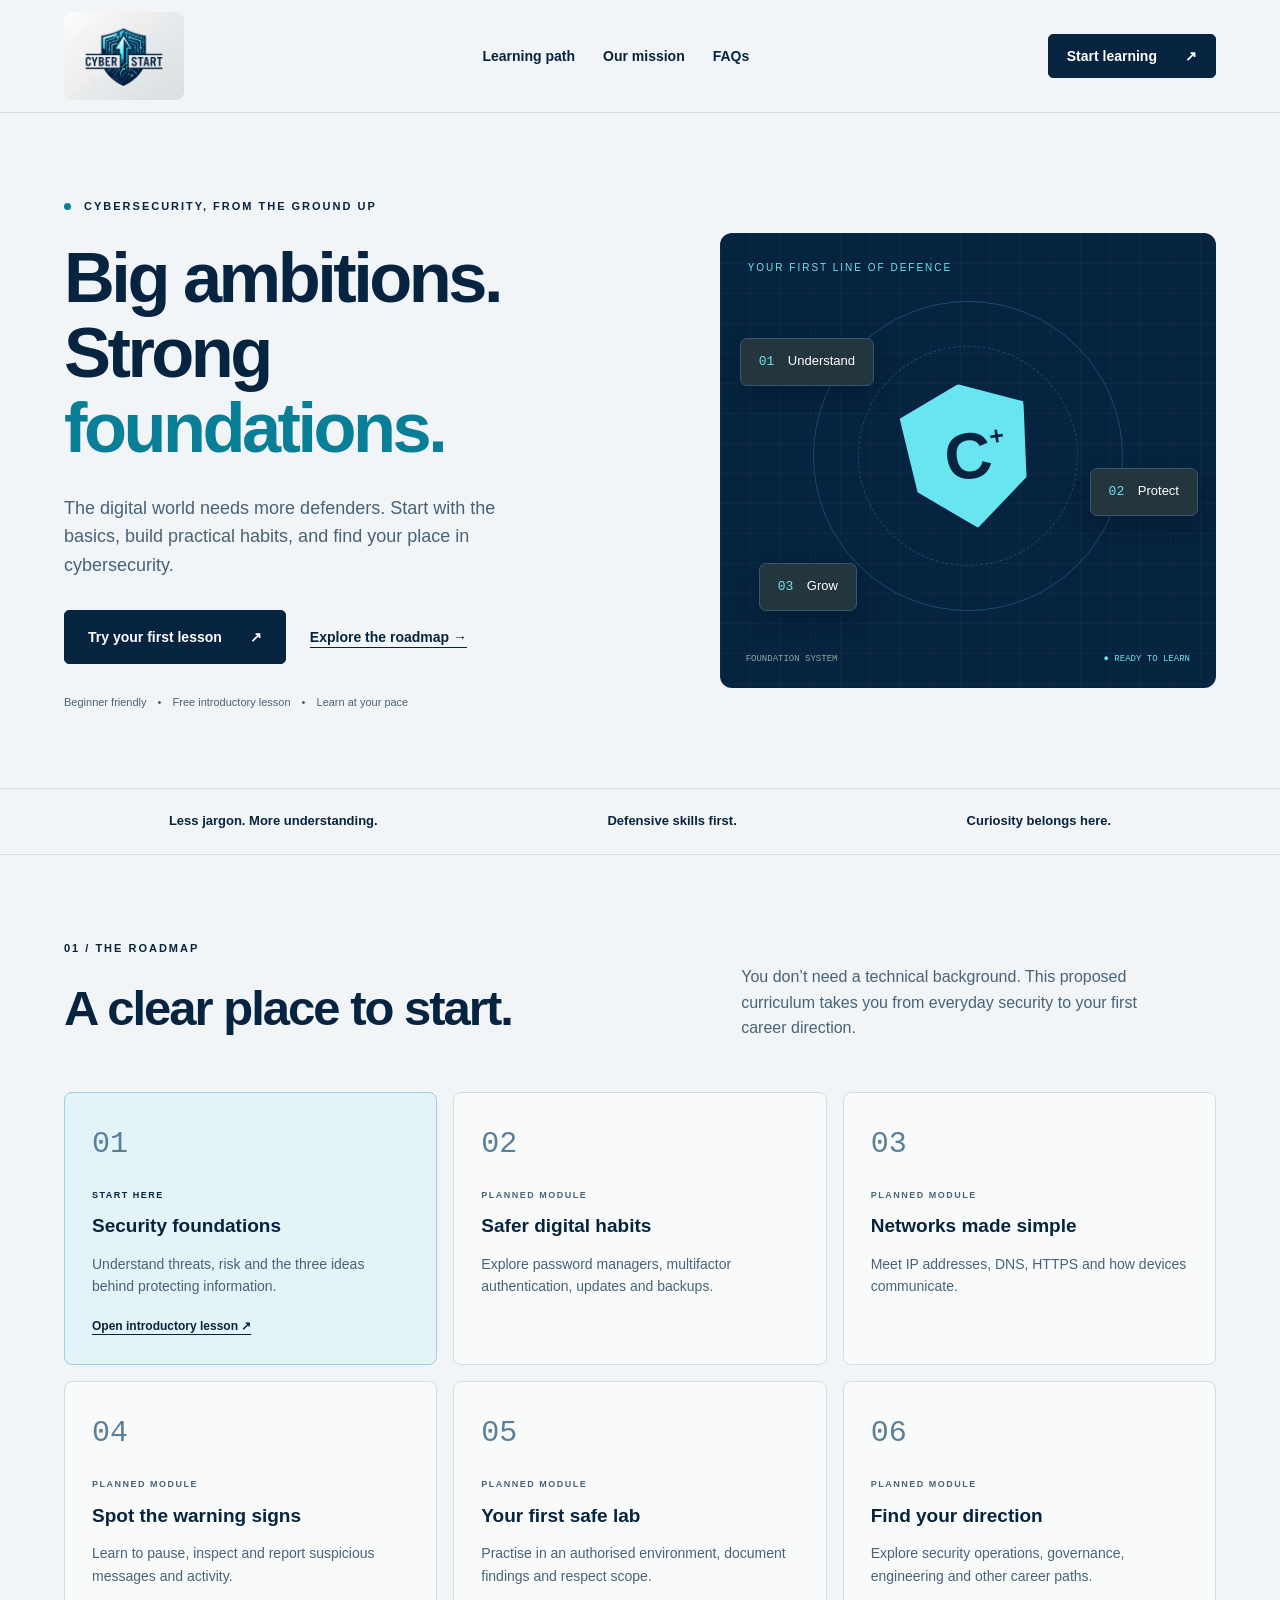
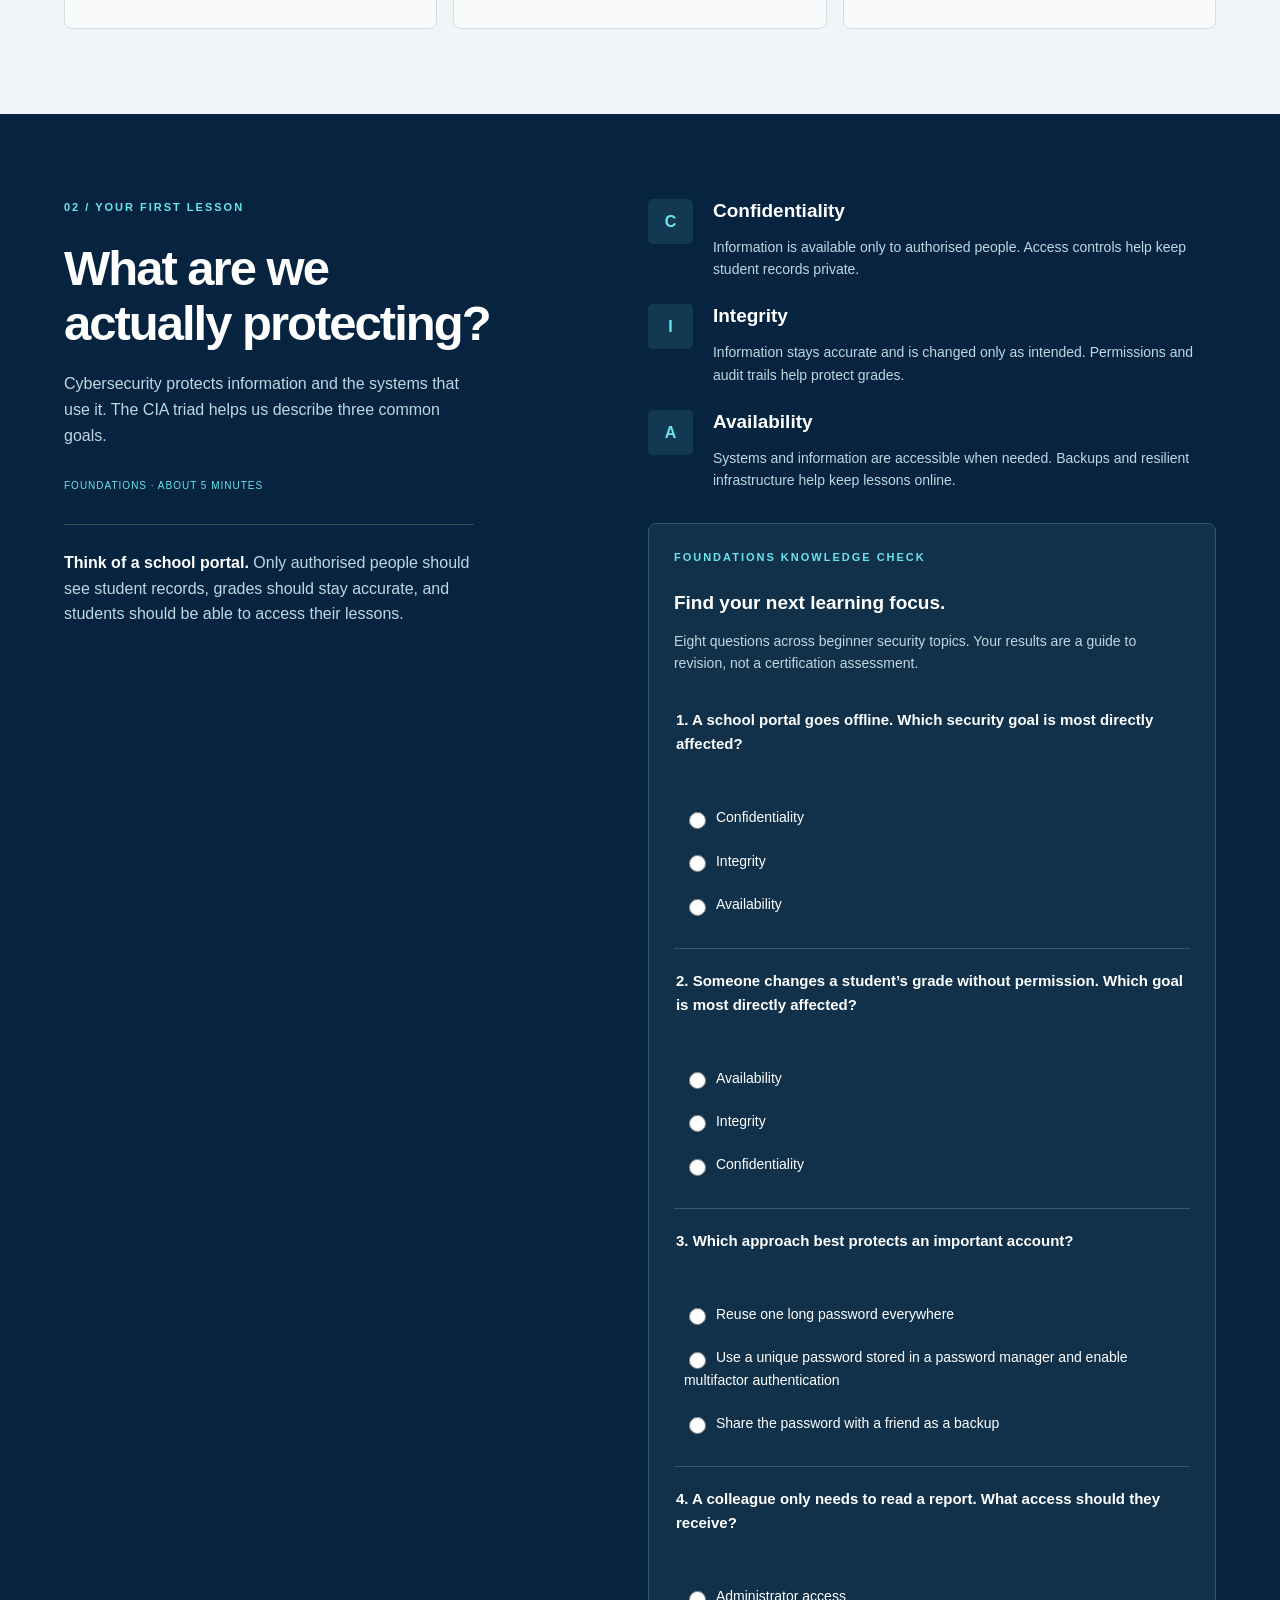
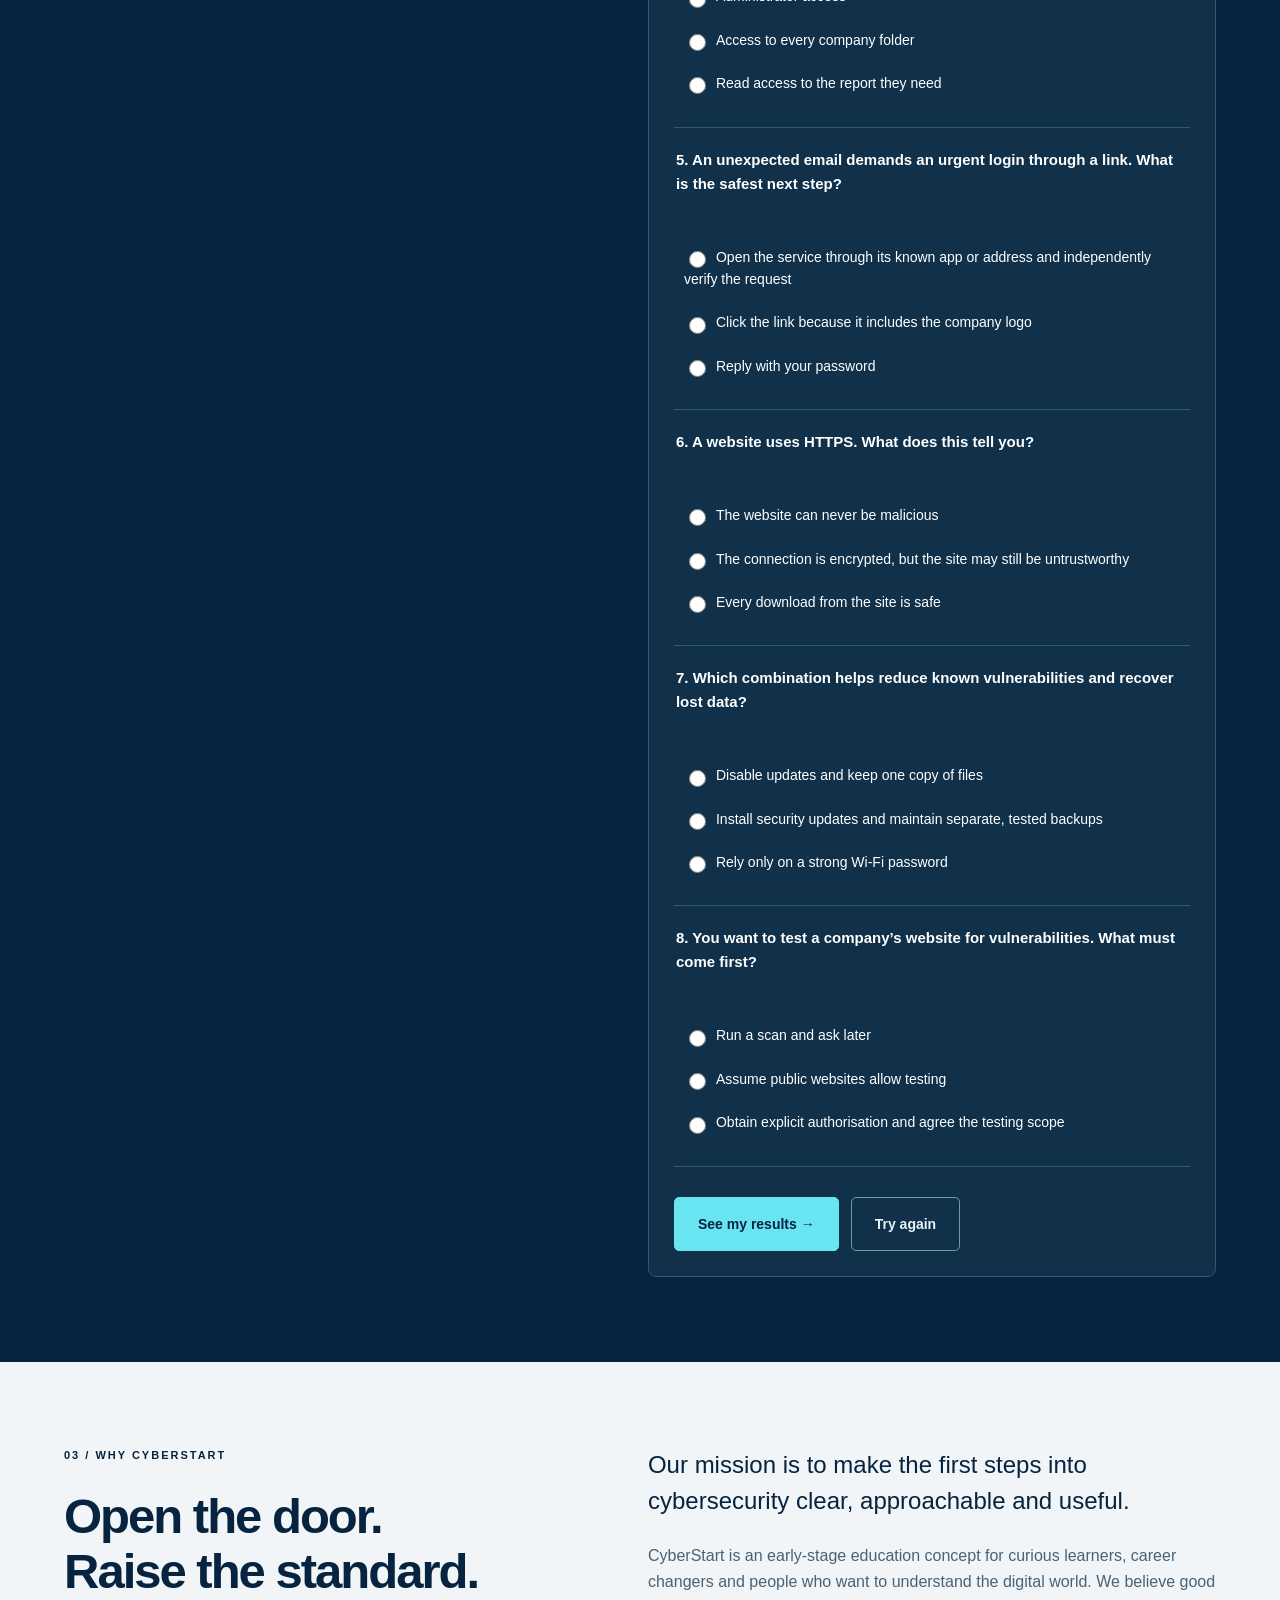
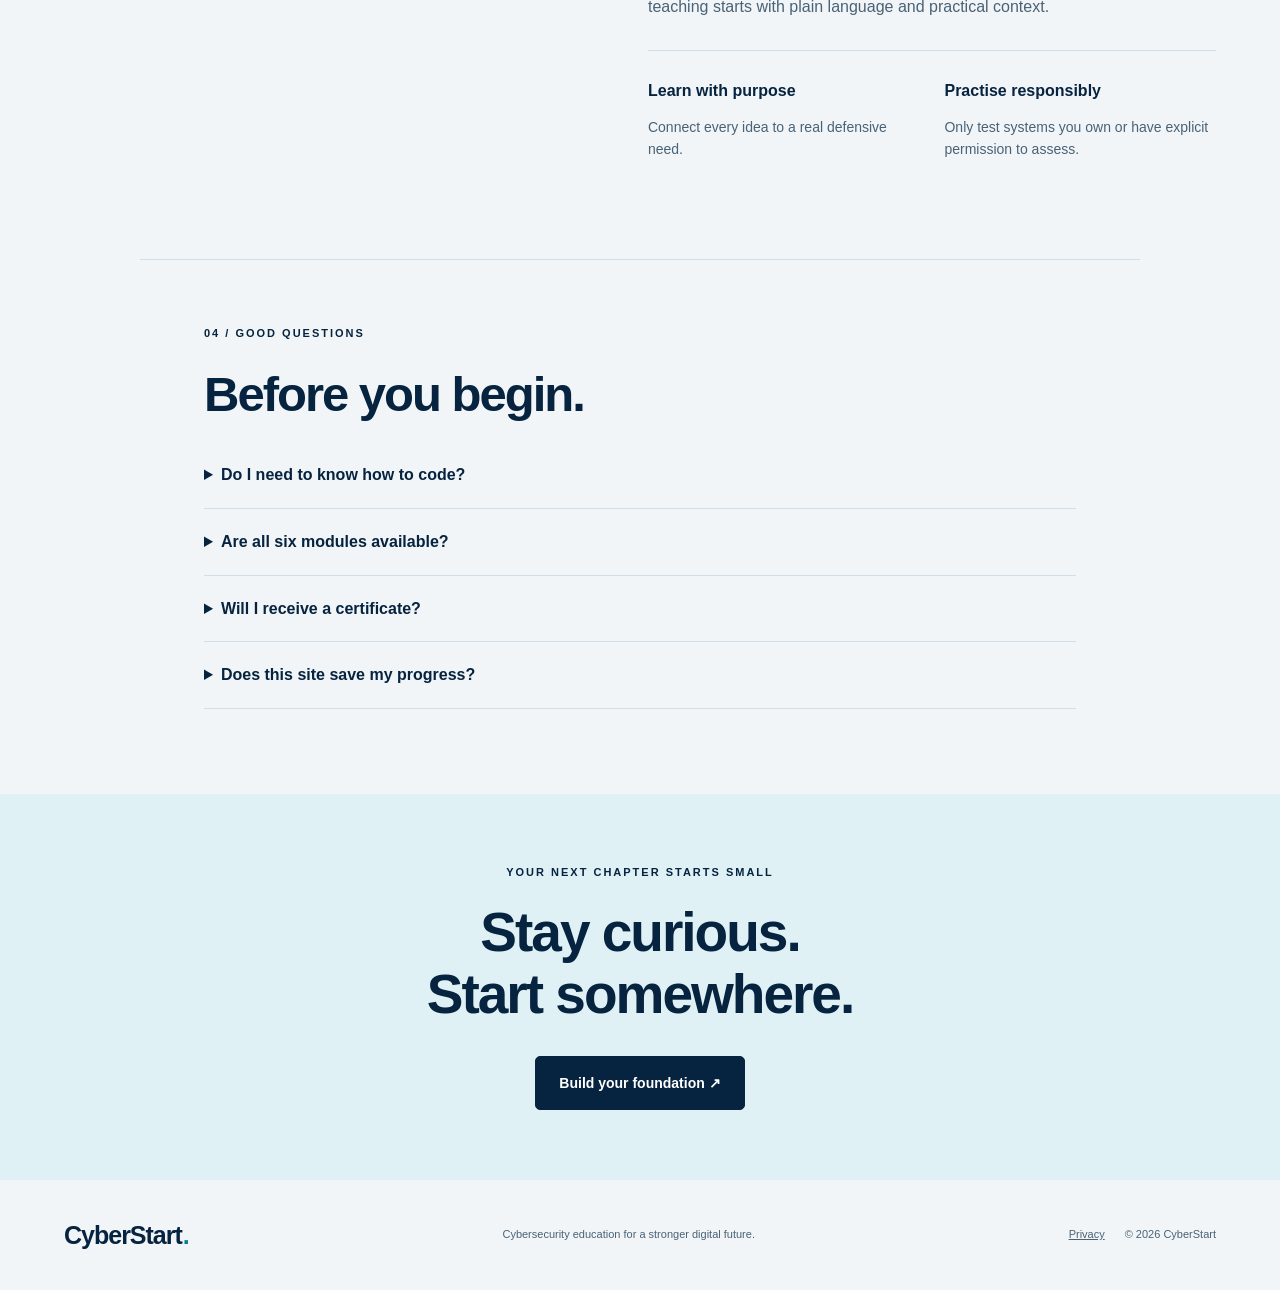
==== commit 4098479b: "Add files via upload" ====
--- a/index.html
+++ b/index.html
@@ -1,11 +1,11 @@
 <!doctype html>
-<html lang="en"><head><meta charset="utf-8"><meta name="viewport" content="width=device-width,initial-scale=1"><meta name="description" content="CyberStart introduces cybersecurity through clear explanations, practical habits and a beginner learning roadmap."><meta name="theme-color" content="#101f25"><title>CyberStart — Build your first line of defence</title><link rel="icon" href="assets/mark.svg" type="image/svg+xml"><link rel="stylesheet" href="styles.css"><script src="script.js" defer></script></head>
-<body><a class="skip" href="#main">Skip to content</a><header class="header"><a class="brand" href="index.html"><img src="assets/mark.svg" width="34" height="34" alt="">CyberStart<span class="brand-dot">.</span></a><nav aria-label="Main navigation"><a href="#path">Learning path</a><a href="#mission">Our mission</a><a href="#questions">FAQs</a></nav><a class="button small" href="#lesson">Start learning <span aria-hidden="true">↗</span></a></header>
+<html lang="en"><head><meta charset="utf-8"><meta name="viewport" content="width=device-width,initial-scale=1"><meta name="description" content="CyberStart introduces cybersecurity through clear explanations, practical habits and a beginner learning roadmap."><meta name="theme-color" content="#101f25"><title>CyberStart — Build your first line of defence</title><link rel="icon" href="logo.png" type="image/png"><link rel="stylesheet" href="styles.css"><script src="script.js" defer></script></head>
+<body><a class="skip" href="#main">Skip to content</a><header class="header"><a class="brand logo-brand" href="index.html"><img src="logo.png" alt="Cyber Start home" width="110" height="110"></a><nav aria-label="Main navigation"><a href="#path">Learning path</a><a href="#mission">Our mission</a><a href="#questions">FAQs</a></nav><a class="button small" href="#lesson">Start learning <span aria-hidden="true">↗</span></a></header>
 <main id="main"><section class="hero"><div class="hero-copy"><p class="eyebrow"><span class="signal"></span> CYBERSECURITY, FROM THE GROUND UP</p><h1>Big ambitions.<br>Strong <em>foundations.</em></h1><p class="lede">The digital world needs more defenders. Start with the basics, build practical habits, and find your place in cybersecurity.</p><div class="actions"><a class="button" href="#lesson">Try your first lesson <span aria-hidden="true">↗</span></a><a class="text-link" href="#path">Explore the roadmap →</a></div><p class="hero-note">Beginner friendly <span>•</span> Free introductory lesson <span>•</span> Learn at your pace</p></div><div class="hero-art" aria-label="Illustration of a layered digital defence system" role="img"><div class="art-label">YOUR FIRST LINE OF DEFENCE</div><div class="orb orb-one"></div><div class="orb orb-two"></div><div class="shield">C<span>+</span></div><div class="art-chip chip-one"><span>01</span> Understand</div><div class="art-chip chip-two"><span>02</span> Protect</div><div class="art-chip chip-three"><span>03</span> Grow</div><div class="art-foot">FOUNDATION SYSTEM <span>● READY TO LEARN</span></div></div></section>
 <div class="principles"><span>Less jargon. More understanding.</span><span>Defensive skills first.</span><span>Curiosity belongs here.</span></div>
 <section id="path" class="section"><div class="section-heading"><div><p class="eyebrow">01 / THE ROADMAP</p><h2>A clear place to start.</h2></div><p>You don’t need a technical background. This proposed curriculum takes you from everyday security to your first career direction.</p></div><div class="roadmap"><article class="path-card"><span class="number">01</span><p class="tag">START HERE</p><h3>Security foundations</h3><p>Understand threats, risk and the three ideas behind protecting information.</p><a href="#lesson">Open introductory lesson ↗</a></article><article class="path-card"><span class="number">02</span><p class="tag muted">PLANNED MODULE</p><h3>Safer digital habits</h3><p>Explore password managers, multifactor authentication, updates and backups.</p></article><article class="path-card"><span class="number">03</span><p class="tag muted">PLANNED MODULE</p><h3>Networks made simple</h3><p>Meet IP addresses, DNS, HTTPS and how devices communicate.</p></article><article class="path-card"><span class="number">04</span><p class="tag muted">PLANNED MODULE</p><h3>Spot the warning signs</h3><p>Learn to pause, inspect and report suspicious messages and activity.</p></article><article class="path-card"><span class="number">05</span><p class="tag muted">PLANNED MODULE</p><h3>Your first safe lab</h3><p>Practise in an authorised environment, document findings and respect scope.</p></article><article class="path-card"><span class="number">06</span><p class="tag muted">PLANNED MODULE</p><h3>Find your direction</h3><p>Explore security operations, governance, engineering and other career paths.</p></article></div></section>
-<section id="lesson" class="lesson section"><div class="lesson-intro"><p class="eyebrow">02 / YOUR FIRST LESSON</p><h2>What are we<br>actually protecting?</h2><p>Cybersecurity protects information and the systems that use it. The CIA triad helps us describe three common goals.</p><span class="lesson-badge">FOUNDATIONS · ABOUT 5 MINUTES</span><p class="example"><strong>Think of a school portal.</strong> Only authorised people should see student records, grades should stay accurate, and students should be able to access their lessons.</p></div><div class="lesson-content"><div class="concept"><span>C</span><div><h3>Confidentiality</h3><p>Information is available only to authorised people. Access controls help keep student records private.</p></div></div><div class="concept"><span>I</span><div><h3>Integrity</h3><p>Information stays accurate and is changed only as intended. Permissions and audit trails help protect grades.</p></div></div><div class="concept"><span>A</span><div><h3>Availability</h3><p>Systems and information are accessible when needed. Backups and resilient infrastructure help keep lessons online.</p></div></div><form id="quiz" class="quiz"><fieldset><legend>Quick check: a school portal goes offline. Which goal is most directly affected?</legend><label><input type="radio" name="answer" value="confidentiality" required> Confidentiality</label><label><input type="radio" name="answer" value="integrity"> Integrity</label><label><input type="radio" name="answer" value="availability"> Availability</label></fieldset><button class="button" type="submit">Check my answer →</button><p id="feedback" role="status" aria-live="polite"></p><noscript><p>Answer: availability. The portal cannot be accessed when needed.</p></noscript></form></div></section>
+<section id="lesson" class="lesson section"><div class="lesson-intro"><p class="eyebrow">02 / YOUR FIRST LESSON</p><h2>What are we<br>actually protecting?</h2><p>Cybersecurity protects information and the systems that use it. The CIA triad helps us describe three common goals.</p><span class="lesson-badge">FOUNDATIONS · ABOUT 5 MINUTES</span><p class="example"><strong>Think of a school portal.</strong> Only authorised people should see student records, grades should stay accurate, and students should be able to access their lessons.</p></div><div class="lesson-content"><div class="concept"><span>C</span><div><h3>Confidentiality</h3><p>Information is available only to authorised people. Access controls help keep student records private.</p></div></div><div class="concept"><span>I</span><div><h3>Integrity</h3><p>Information stays accurate and is changed only as intended. Permissions and audit trails help protect grades.</p></div></div><div class="concept"><span>A</span><div><h3>Availability</h3><p>Systems and information are accessible when needed. Backups and resilient infrastructure help keep lessons online.</p></div></div><div class="quiz"><p class="eyebrow">FOUNDATIONS KNOWLEDGE CHECK</p><h3>Find your next learning focus.</h3><p class="quiz-description">Eight questions across beginner security topics. Your results are a guide to revision, not a certification assessment.</p><form id="quiz"><div id="quiz-questions"></div><noscript><p>Enable JavaScript to use the quiz and topic feedback.</p></noscript><div class="actions"><button class="button" type="submit">See my results →</button><button class="button secondary" type="reset">Try again</button></div></form><section id="quiz-results" tabindex="-1" aria-label="Quiz results" hidden></section></div></div></section>
 <section id="mission" class="section mission"><div><p class="eyebrow">03 / WHY CYBERSTART</p><h2>Open the door.<br>Raise the standard.</h2></div><div><p class="mission-lede">Our mission is to make the first steps into cybersecurity clear, approachable and useful.</p><p>CyberStart is an early-stage education concept for curious learners, career changers and people who want to understand the digital world. We believe good teaching starts with plain language and practical context.</p><div class="values"><div><h3>Learn with purpose</h3><p>Connect every idea to a real defensive need.</p></div><div><h3>Practise responsibly</h3><p>Only test systems you own or have explicit permission to assess.</p></div></div></div></section>
-<section id="questions" class="section faq"><p class="eyebrow">04 / GOOD QUESTIONS</p><h2>Before you begin.</h2><details><summary>Do I need to know how to code?</summary><p>No. The introductory lesson starts with concepts. Coding can become useful later, depending on the career direction you choose.</p></details><details><summary>Are all six modules available?</summary><p>The foundations lesson above is available now. The remaining roadmap modules describe the planned curriculum; they are not published courses yet.</p></details><details><summary>Will I receive a certificate?</summary><p>This starter site does not issue certificates, provide accreditation or promise employment. It is an introduction to the subject.</p></details><details><summary>Does this site save my progress?</summary><p>No. The quiz runs in your browser and resets when the page reloads. This version has no accounts, tracking scripts or registration form.</p></details></section>
+<section id="questions" class="section faq"><p class="eyebrow">04 / GOOD QUESTIONS</p><h2>Before you begin.</h2><details><summary>Do I need to know how to code?</summary><p>No. The introductory lesson starts with concepts. Coding can become useful later, depending on the career direction you choose.</p></details><details><summary>Are all six modules available?</summary><p>The foundations lesson above is available now. The remaining roadmap modules describe the planned curriculum; they are not published courses yet.</p></details><details><summary>Will I receive a certificate?</summary><p>This starter site does not issue certificates, provide accreditation or promise employment. It is an introduction to the subject.</p></details><details><summary>Does this site save my progress?</summary><p>No. The eight-question quiz runs in your browser, gives explanations and topic feedback, and resets when the page reloads. This version has no accounts, tracking scripts or registration form.</p></details></section>
 <section class="closing"><p class="eyebrow">YOUR NEXT CHAPTER STARTS SMALL</p><h2>Stay curious.<br>Start somewhere.</h2><a class="button" href="#lesson">Build your foundation ↗</a></section></main>
 <footer><a class="brand" href="index.html">CyberStart<span class="brand-dot">.</span></a><p>Cybersecurity education for a stronger digital future.</p><div><a href="privacy.html">Privacy</a><span>© <span id="year">2026</span> CyberStart</span></div></footer></body></html>
--- a/styles.css
+++ b/styles.css
@@ -1 +1,4 @@
-:root{--ink:#101f25;--muted:#516166;--paper:#f5f6f0;--line:#d7ded7;--lime:#cff778}*{box-sizing:border-box}html{scroll-behavior:smooth;scroll-padding-top:95px}body{margin:0;background:var(--paper);color:var(--ink);font-family:Arial,Helvetica,sans-serif;line-height:1.6}a{color:inherit}button,input{font:inherit}.header{max-width:1320px;margin:auto;padding:26px 5%;display:flex;align-items:center;justify-content:space-between;gap:24px;border-bottom:1px solid var(--line)}.brand{display:flex;align-items:center;gap:9px;font-size:25px;font-weight:800;letter-spacing:-1px;text-decoration:none}.brand-dot{color:#6a9627;margin-left:-8px}nav{display:flex;gap:28px}nav a{text-decoration:none;font-size:14px;font-weight:600}.button{background:var(--ink);color:white;display:inline-flex;align-items:center;justify-content:center;gap:28px;padding:15px 23px;border:1px solid var(--ink);border-radius:5px;text-decoration:none;font-weight:700;font-size:14px;cursor:pointer}.button:hover{background:#2c414a}.button.small{padding:10px 18px}.text-link{font-size:14px;font-weight:700;text-underline-offset:5px}.hero{max-width:1320px;margin:auto;padding:85px 5% 65px;display:grid;grid-template-columns:1.2fr 1fr;gap:60px;align-items:center}.eyebrow{font-size:11px;letter-spacing:2px;font-weight:700;margin:0 0 24px}.signal{display:inline-block;width:7px;height:7px;background:#659623;border-radius:50%;margin-right:8px}h1{font-size:clamp(44px,5.5vw,76px);line-height:1.07;letter-spacing:-3.5px;margin:0 0 28px}h1 em{font-style:normal;color:#50782c}.lede{max-width:480px;color:var(--muted);font-size:18px}.actions{display:flex;align-items:center;gap:24px;margin:30px 0}.hero-note{font-size:11px;color:var(--muted)}.hero-note span{margin:0 8px}.hero-art{position:relative;background:var(--ink);height:455px;border-radius:12px;overflow:hidden;background-image:linear-gradient(#ffffff07 1px,transparent 1px),linear-gradient(90deg,#ffffff07 1px,transparent 1px);background-size:30px 30px;color:var(--lime)}.art-label{position:absolute;top:27px;left:28px;font-size:10px;letter-spacing:2px}.orb{position:absolute;border:1px solid #cff77835;border-radius:50%;width:310px;height:310px;left:50%;top:49%;transform:translate(-50%,-50%)}.orb-two{width:220px;height:220px;border-style:dashed}.shield{position:absolute;left:50%;top:49%;transform:translate(-50%,-50%) rotate(-8deg);height:145px;width:125px;display:grid;place-content:center;background:var(--lime);color:var(--ink);font-size:65px;font-weight:800;clip-path:polygon(50% 0,100% 18%,94% 70%,50% 100%,6% 70%,0 18%)}.shield span{position:absolute;font-size:25px;right:24px;top:36px}.art-chip{position:absolute;background:#24363d;border:1px solid #40534c;border-radius:7px;padding:12px 18px;color:white;font-size:13px;box-shadow:0 10px 25px #0003}.art-chip span{color:var(--lime);margin-right:10px;font-family:monospace}.chip-one{top:105px;left:20px}.chip-two{top:235px;right:18px}.chip-three{bottom:77px;left:39px}.art-foot{position:absolute;bottom:24px;left:26px;right:26px;display:flex;justify-content:space-between;font:9px monospace;color:#93a7a1}.art-foot span{color:var(--lime)}.principles{border-top:1px solid var(--line);border-bottom:1px solid var(--line);display:flex;justify-content:space-around;gap:20px;padding:22px 5%;font-size:13px;font-weight:700}.section{max-width:1320px;margin:auto;padding:85px 5%}.section-heading{display:grid;grid-template-columns:1.3fr 1fr;gap:60px;align-items:end;margin-bottom:35px}h2{font-size:clamp(32px,4vw,49px);line-height:1.13;letter-spacing:-2px;margin:0 0 20px}.section-heading p:last-child{max-width:410px;color:var(--muted)}.roadmap{display:grid;grid-template-columns:repeat(3,1fr);gap:16px}.path-card{border:1px solid var(--line);border-radius:8px;padding:27px;background:#fff9}.path-card:first-child{background:#e5efda;border-color:#b7caa3}.number{font-size:30px;color:#82917e;font-family:monospace}.tag{font-size:9px;letter-spacing:1.5px;font-weight:700;margin:20px 0 12px}.muted{color:var(--muted)}h3{font-size:19px;line-height:1.3;margin:0 0 12px}.path-card p:not(.tag){color:var(--muted);font-size:14px}.path-card a{font-weight:700;font-size:12px;text-underline-offset:4px}.lesson{background:var(--ink);color:white;max-width:none;display:grid;grid-template-columns:1fr 1.15fr;gap:90px;padding-left:max(5%,calc((100vw - 1188px)/2));padding-right:max(5%,calc((100vw - 1188px)/2))}.lesson .eyebrow{color:var(--lime)}.lesson-intro>p:not(.eyebrow){color:#b9c9ca;max-width:410px}.lesson-badge{font-size:10px;letter-spacing:1px;color:var(--lime);display:block;margin:30px 0}.example{padding-top:25px;border-top:1px solid #3c4c50}.example strong{color:white}.concept{display:flex;gap:20px;margin-bottom:24px}.concept>span{background:#263a3e;color:var(--lime);border-radius:5px;flex:0 0 45px;height:45px;text-align:center;line-height:45px;font-weight:700}.concept p{color:#b9c9ca;font-size:14px;margin:0}.quiz{background:#203239;padding:25px;border:1px solid #3c5055;border-radius:8px;margin-top:32px}.quiz fieldset{border:0;padding:0;margin:0 0 20px}.quiz legend{font-weight:700;margin-bottom:18px;font-size:15px}.quiz label{display:block;padding:7px 0;font-size:14px}.quiz input{accent-color:var(--lime);margin-right:10px}.quiz .button,.closing .button{background:var(--lime);color:var(--ink);border-color:var(--lime)}#feedback{margin-bottom:0;font-size:14px;color:var(--lime)}.mission{display:grid;grid-template-columns:1fr 1.15fr;gap:90px}.mission p{color:var(--muted)}.mission .eyebrow{color:var(--ink)}.mission-lede{font-size:24px;line-height:1.5;color:var(--ink)!important;margin-top:0}.values{display:grid;grid-template-columns:1fr 1fr;gap:25px;margin-top:30px;border-top:1px solid var(--line);padding-top:30px}.values h3{font-size:16px}.values p{font-size:14px}.faq{border-top:1px solid var(--line);padding-top:65px;max-width:1000px}details{border-bottom:1px solid var(--line);padding:20px 0}summary{font-weight:700;cursor:pointer}details p{color:var(--muted);max-width:700px}.closing{text-align:center;background:#dfe9d7;padding:70px 20px}.closing .eyebrow{margin-bottom:20px}.closing h2{font-size:55px;margin-bottom:30px}.closing .button{background:var(--ink);color:white;border-color:var(--ink)}footer{padding:35px 5%;max-width:1320px;margin:auto;display:flex;justify-content:space-between;align-items:center;gap:25px}footer p,footer div{font-size:11px;color:var(--muted)}footer div{display:flex;gap:20px}.skip{position:absolute;top:-70px;left:15px;padding:12px;background:white;z-index:10}.skip:focus{top:10px}:focus-visible{outline:3px solid #7da936;outline-offset:5px}.privacy{max-width:800px;min-height:70vh}.privacy h1{font-size:48px} @media(max-width:900px){.hero{gap:30px}.hero-art{height:390px}nav{gap:14px}.hero-note span{margin:0 3px}.lesson,.mission{gap:40px}.actions{flex-wrap:wrap}footer{flex-wrap:wrap}}@media(max-width:650px){.header{padding:18px 5%;flex-wrap:wrap;gap:15px}.header nav{order:3;width:100%;justify-content:space-between}.brand{font-size:22px}.button.small{font-size:12px;padding:8px 12px}.hero{grid-template-columns:1fr;padding-top:45px;gap:30px}h1{letter-spacing:-2px}.hero-art{height:360px}.principles{flex-wrap:wrap;font-size:11px}.section{padding:55px 5%}.section-heading,.lesson,.mission{grid-template-columns:1fr;gap:25px}.section-heading{margin-bottom:25px}.roadmap{grid-template-columns:1fr}.path-card{padding:22px}.lesson-intro>p:not(.eyebrow){max-width:none}.values{gap:18px}.closing h2{font-size:43px}footer{align-items:flex-start;flex-direction:column;gap:12px}footer p{margin:0}}@media(prefers-reduced-motion:reduce){html{scroll-behavior:auto}}
+:root{--ink:#06233f;--muted:#496276;--paper:#f1f5f7;--line:#d0dfe7;--lime:#69e5f2}*{box-sizing:border-box}html{scroll-behavior:smooth;scroll-padding-top:95px}body{margin:0;background:var(--paper);color:var(--ink);font-family:Arial,Helvetica,sans-serif;line-height:1.6}a{color:inherit}button,input{font:inherit}.header{max-width:1320px;margin:auto;padding:26px 5%;display:flex;align-items:center;justify-content:space-between;gap:24px;border-bottom:1px solid var(--line)}.brand{display:flex;align-items:center;gap:9px;font-size:25px;font-weight:800;letter-spacing:-1px;text-decoration:none}.brand-dot{color:#087e97;margin-left:-8px}nav{display:flex;gap:28px}nav a{text-decoration:none;font-size:14px;font-weight:600}.button{background:var(--ink);color:white;display:inline-flex;align-items:center;justify-content:center;gap:28px;padding:15px 23px;border:1px solid var(--ink);border-radius:5px;text-decoration:none;font-weight:700;font-size:14px;cursor:pointer}.button:hover{background:#164665}.button.small{padding:10px 18px}.text-link{font-size:14px;font-weight:700;text-underline-offset:5px}.hero{max-width:1320px;margin:auto;padding:85px 5% 65px;display:grid;grid-template-columns:1.2fr 1fr;gap:60px;align-items:center}.eyebrow{font-size:11px;letter-spacing:2px;font-weight:700;margin:0 0 24px}.signal{display:inline-block;width:7px;height:7px;background:#087e97;border-radius:50%;margin-right:8px}h1{font-size:clamp(44px,5.5vw,76px);line-height:1.07;letter-spacing:-3.5px;margin:0 0 28px}h1 em{font-style:normal;color:#087e97}.lede{max-width:480px;color:var(--muted);font-size:18px}.actions{display:flex;align-items:center;gap:24px;margin:30px 0}.hero-note{font-size:11px;color:var(--muted)}.hero-note span{margin:0 8px}.hero-art{position:relative;background:var(--ink);height:455px;border-radius:12px;overflow:hidden;background-image:linear-gradient(#ffffff07 1px,transparent 1px),linear-gradient(90deg,#ffffff07 1px,transparent 1px);background-size:30px 30px;color:var(--lime)}.art-label{position:absolute;top:27px;left:28px;font-size:10px;letter-spacing:2px}.orb{position:absolute;border:1px solid #69e5f235;border-radius:50%;width:310px;height:310px;left:50%;top:49%;transform:translate(-50%,-50%)}.orb-two{width:220px;height:220px;border-style:dashed}.shield{position:absolute;left:50%;top:49%;transform:translate(-50%,-50%) rotate(-8deg);height:145px;width:125px;display:grid;place-content:center;background:var(--lime);color:var(--ink);font-size:65px;font-weight:800;clip-path:polygon(50% 0,100% 18%,94% 70%,50% 100%,6% 70%,0 18%)}.shield span{position:absolute;font-size:25px;right:24px;top:36px}.art-chip{position:absolute;background:#24363d;border:1px solid #355870;border-radius:7px;padding:12px 18px;color:white;font-size:13px;box-shadow:0 10px 25px #0003}.art-chip span{color:var(--lime);margin-right:10px;font-family:monospace}.chip-one{top:105px;left:20px}.chip-two{top:235px;right:18px}.chip-three{bottom:77px;left:39px}.art-foot{position:absolute;bottom:24px;left:26px;right:26px;display:flex;justify-content:space-between;font:9px monospace;color:#93a7a1}.art-foot span{color:var(--lime)}.principles{border-top:1px solid var(--line);border-bottom:1px solid var(--line);display:flex;justify-content:space-around;gap:20px;padding:22px 5%;font-size:13px;font-weight:700}.section{max-width:1320px;margin:auto;padding:85px 5%}.section-heading{display:grid;grid-template-columns:1.3fr 1fr;gap:60px;align-items:end;margin-bottom:35px}h2{font-size:clamp(32px,4vw,49px);line-height:1.13;letter-spacing:-2px;margin:0 0 20px}.section-heading p:last-child{max-width:410px;color:var(--muted)}.roadmap{display:grid;grid-template-columns:repeat(3,1fr);gap:16px}.path-card{border:1px solid var(--line);border-radius:8px;padding:27px;background:#fff9}.path-card:first-child{background:#e3f4f8;border-color:#9dcfdc}.number{font-size:30px;color:#598099;font-family:monospace}.tag{font-size:9px;letter-spacing:1.5px;font-weight:700;margin:20px 0 12px}.muted{color:var(--muted)}h3{font-size:19px;line-height:1.3;margin:0 0 12px}.path-card p:not(.tag){color:var(--muted);font-size:14px}.path-card a{font-weight:700;font-size:12px;text-underline-offset:4px}.lesson{background:var(--ink);color:white;max-width:none;display:grid;grid-template-columns:1fr 1.15fr;gap:90px;padding-left:max(5%,calc((100vw - 1188px)/2));padding-right:max(5%,calc((100vw - 1188px)/2))}.lesson .eyebrow{color:var(--lime)}.lesson-intro>p:not(.eyebrow){color:#c2d6e3;max-width:410px}.lesson-badge{font-size:10px;letter-spacing:1px;color:var(--lime);display:block;margin:30px 0}.example{padding-top:25px;border-top:1px solid #3c4c50}.example strong{color:white}.concept{display:flex;gap:20px;margin-bottom:24px}.concept>span{background:#123951;color:var(--lime);border-radius:5px;flex:0 0 45px;height:45px;text-align:center;line-height:45px;font-weight:700}.concept p{color:#c2d6e3;font-size:14px;margin:0}.quiz{background:#103149;padding:25px;border:1px solid #355870;border-radius:8px;margin-top:32px}.quiz fieldset{border:0;padding:0;margin:0 0 20px}.quiz legend{font-weight:700;margin-bottom:18px;font-size:15px}.quiz label{display:block;padding:7px 0;font-size:14px}.quiz input{accent-color:var(--lime);margin-right:10px}.quiz .button,.closing .button{background:var(--lime);color:var(--ink);border-color:var(--lime)}#feedback{margin-bottom:0;font-size:14px;color:var(--lime)}.mission{display:grid;grid-template-columns:1fr 1.15fr;gap:90px}.mission p{color:var(--muted)}.mission .eyebrow{color:var(--ink)}.mission-lede{font-size:24px;line-height:1.5;color:var(--ink)!important;margin-top:0}.values{display:grid;grid-template-columns:1fr 1fr;gap:25px;margin-top:30px;border-top:1px solid var(--line);padding-top:30px}.values h3{font-size:16px}.values p{font-size:14px}.faq{border-top:1px solid var(--line);padding-top:65px;max-width:1000px}details{border-bottom:1px solid var(--line);padding:20px 0}summary{font-weight:700;cursor:pointer}details p{color:var(--muted);max-width:700px}.closing{text-align:center;background:#dff1f5;padding:70px 20px}.closing .eyebrow{margin-bottom:20px}.closing h2{font-size:55px;margin-bottom:30px}.closing .button{background:var(--ink);color:white;border-color:var(--ink)}footer{padding:35px 5%;max-width:1320px;margin:auto;display:flex;justify-content:space-between;align-items:center;gap:25px}footer p,footer div{font-size:11px;color:var(--muted)}footer div{display:flex;gap:20px}.skip{position:absolute;top:-70px;left:15px;padding:12px;background:white;z-index:10}.skip:focus{top:10px}:focus-visible{outline:3px solid #07829a;outline-offset:5px}.privacy{max-width:800px;min-height:70vh}.privacy h1{font-size:48px} @media(max-width:900px){.hero{gap:30px}.hero-art{height:390px}nav{gap:14px}.hero-note span{margin:0 3px}.lesson,.mission{gap:40px}.actions{flex-wrap:wrap}footer{flex-wrap:wrap}}@media(max-width:650px){.header{padding:18px 5%;flex-wrap:wrap;gap:15px}.header nav{order:3;width:100%;justify-content:space-between}.brand{font-size:22px}.button.small{font-size:12px;padding:8px 12px}.hero{grid-template-columns:1fr;padding-top:45px;gap:30px}h1{letter-spacing:-2px}.hero-art{height:360px}.principles{flex-wrap:wrap;font-size:11px}.section{padding:55px 5%}.section-heading,.lesson,.mission{grid-template-columns:1fr;gap:25px}.section-heading{margin-bottom:25px}.roadmap{grid-template-columns:1fr}.path-card{padding:22px}.lesson-intro>p:not(.eyebrow){max-width:none}.values{gap:18px}.closing h2{font-size:43px}footer{align-items:flex-start;flex-direction:column;gap:12px}footer p{margin:0}}@media(prefers-reduced-motion:reduce){html{scroll-behavior:auto}}
+
+/* Brand and assessment additions */
+.logo-brand{height:88px;width:120px;flex-shrink:0;overflow:hidden;border-radius:8px;background:#eef2f3}.logo-brand img{width:120px;height:120px;object-fit:contain;flex-shrink:0}.header{padding-top:12px;padding-bottom:12px}.quiz-description{color:#c2d6e3;font-size:14px}.quiz fieldset{padding:20px 0;border-bottom:1px solid #355870;margin:0}.quiz legend{padding-top:20px}.quiz label{border-radius:5px;padding:9px 10px;margin:3px 0}.quiz label:hover{background:#1c425b}.quiz input{width:17px;height:17px;vertical-align:middle}.quiz .secondary{background:transparent;color:#e8f4f9;border-color:#7398ad}.quiz .actions{gap:12px;margin-bottom:0}#quiz-results{margin-top:28px;border-top:1px solid #52748b;padding-top:25px;scroll-margin-top:25px}#quiz-results h4{margin:18px 0 8px;font-size:17px}.result-score{font-size:30px;color:var(--lime);font-weight:700;margin:0 0 8px}.topic-results{display:grid;gap:10px;padding:0;list-style:none}.topic-results li{background:#06233f;padding:14px;border-radius:6px;font-size:14px}.topic-results p{margin:5px 0;color:#c2d6e3}.review-item{padding:16px 0;border-bottom:1px solid #355870}.review-item p{font-size:14px;margin:7px 0;color:#c2d6e3}.review-status{font-size:12px;font-weight:700;color:var(--lime)}.review-status.missed{color:#ffd393}.result-link{display:inline-block;margin-top:15px;color:var(--lime);text-underline-offset:4px}.quiz legend{max-width:100%}@media(max-width:650px){.logo-brand{height:70px;width:100px}.logo-brand img{width:100px;height:100px}.quiz{padding:18px}.quiz .button{width:100%}.header nav{padding-bottom:5px}}
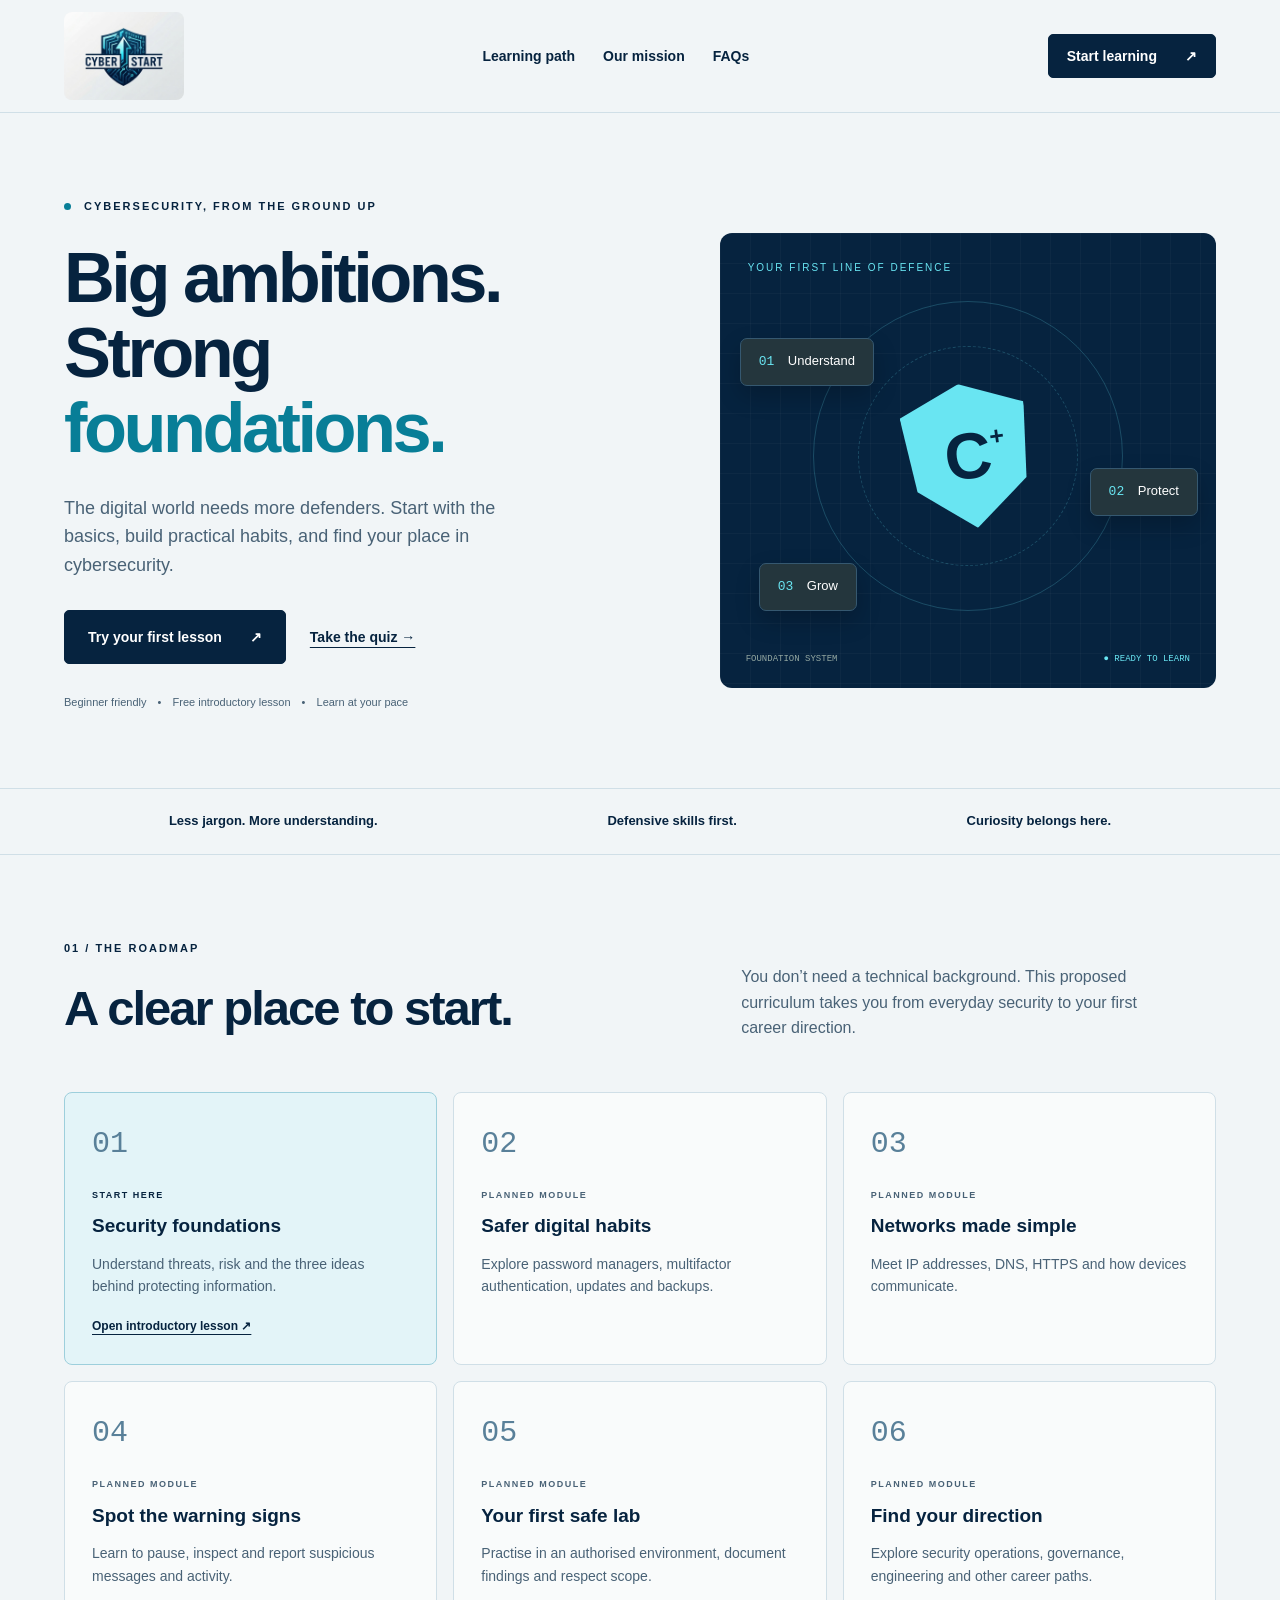
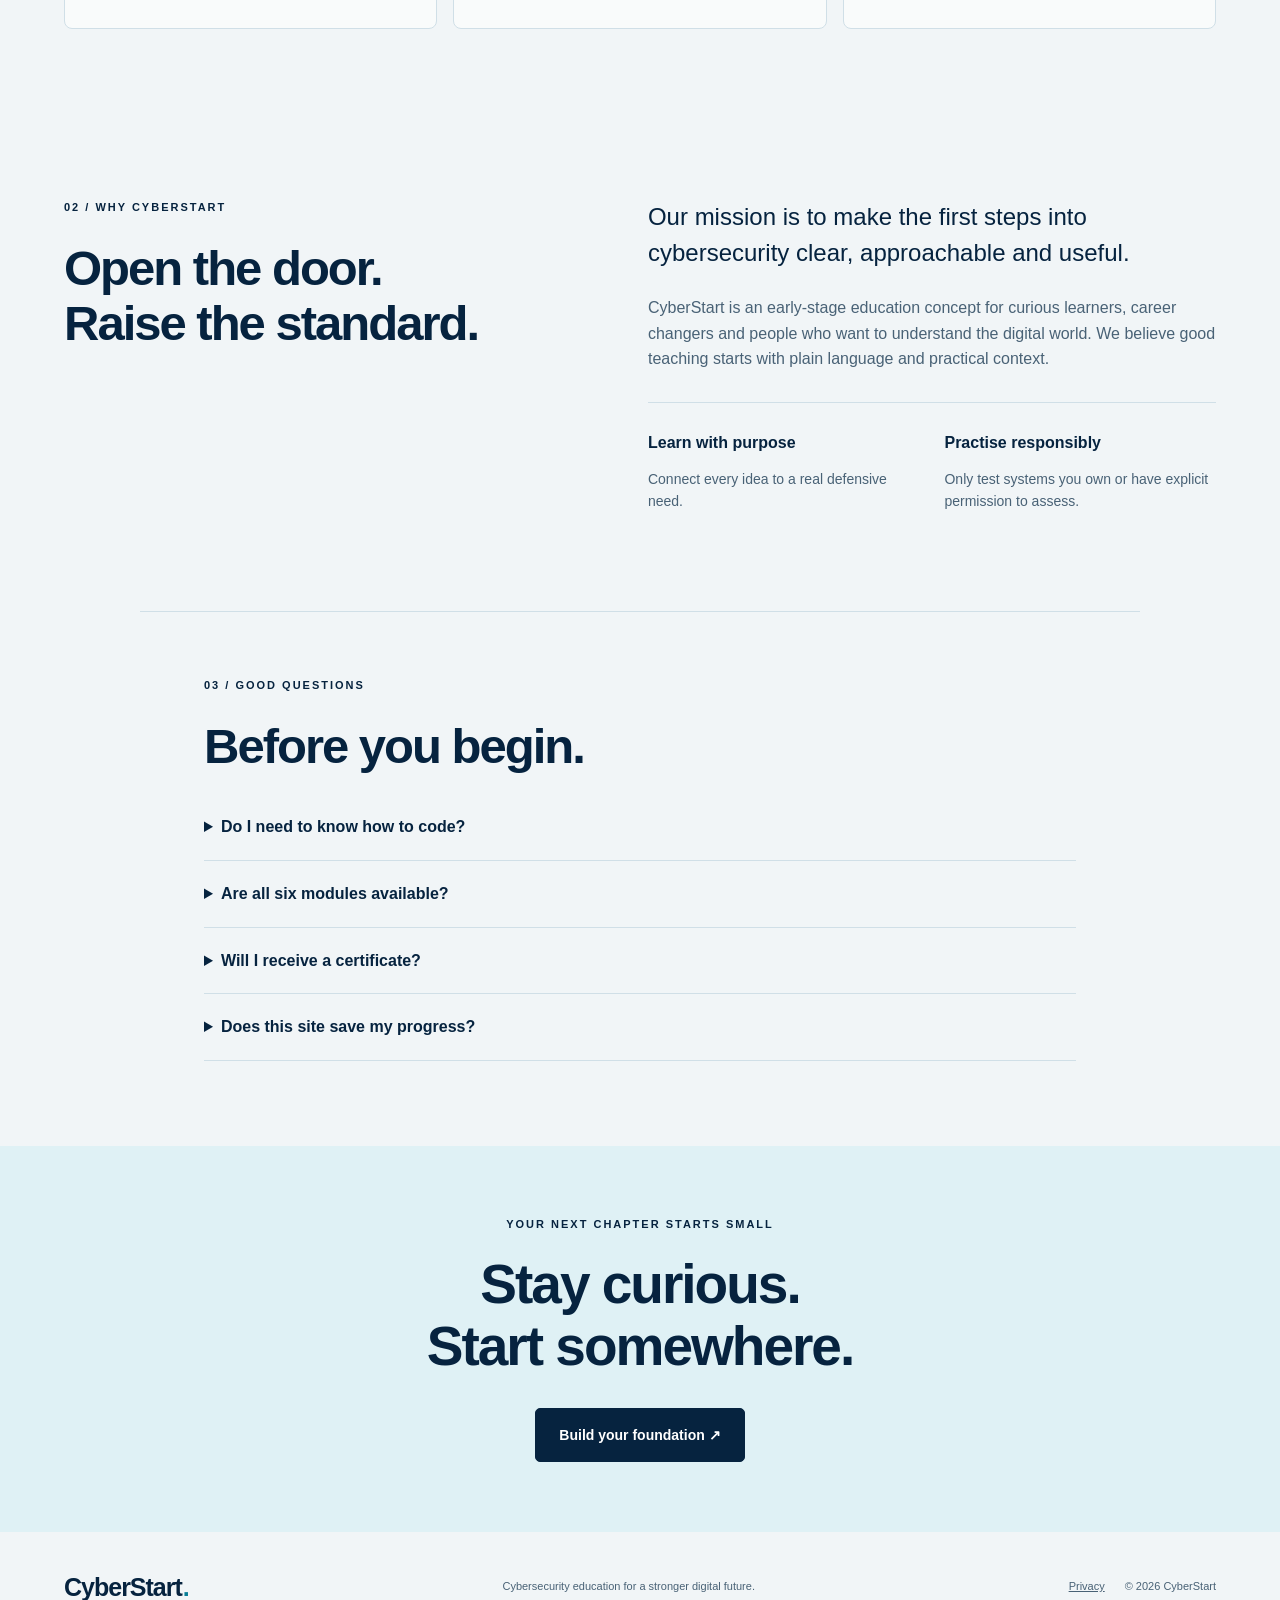
==== commit 549e5001: "Move lesson and quiz off landing page and link to dedicated page" ====
--- a/index.html
+++ b/index.html
@@ -1,11 +1,10 @@
 <!doctype html>
 <html lang="en"><head><meta charset="utf-8"><meta name="viewport" content="width=device-width,initial-scale=1"><meta name="description" content="CyberStart introduces cybersecurity through clear explanations, practical habits and a beginner learning roadmap."><meta name="theme-color" content="#101f25"><title>CyberStart — Build your first line of defence</title><link rel="icon" href="logo.png" type="image/png"><link rel="stylesheet" href="styles.css"><script src="script.js" defer></script></head>
-<body><a class="skip" href="#main">Skip to content</a><header class="header"><a class="brand logo-brand" href="index.html"><img src="logo.png" alt="Cyber Start home" width="110" height="110"></a><nav aria-label="Main navigation"><a href="#path">Learning path</a><a href="#mission">Our mission</a><a href="#questions">FAQs</a></nav><a class="button small" href="#lesson">Start learning <span aria-hidden="true">↗</span></a></header>
-<main id="main"><section class="hero"><div class="hero-copy"><p class="eyebrow"><span class="signal"></span> CYBERSECURITY, FROM THE GROUND UP</p><h1>Big ambitions.<br>Strong <em>foundations.</em></h1><p class="lede">The digital world needs more defenders. Start with the basics, build practical habits, and find your place in cybersecurity.</p><div class="actions"><a class="button" href="#lesson">Try your first lesson <span aria-hidden="true">↗</span></a><a class="text-link" href="#path">Explore the roadmap →</a></div><p class="hero-note">Beginner friendly <span>•</span> Free introductory lesson <span>•</span> Learn at your pace</p></div><div class="hero-art" aria-label="Illustration of a layered digital defence system" role="img"><div class="art-label">YOUR FIRST LINE OF DEFENCE</div><div class="orb orb-one"></div><div class="orb orb-two"></div><div class="shield">C<span>+</span></div><div class="art-chip chip-one"><span>01</span> Understand</div><div class="art-chip chip-two"><span>02</span> Protect</div><div class="art-chip chip-three"><span>03</span> Grow</div><div class="art-foot">FOUNDATION SYSTEM <span>● READY TO LEARN</span></div></div></section>
+<body><a class="skip" href="#main">Skip to content</a><header class="header"><a class="brand logo-brand" href="index.html"><img src="logo.png" alt="Cyber Start home" width="110" height="110"></a><nav aria-label="Main navigation"><a href="#path">Learning path</a><a href="#mission">Our mission</a><a href="#questions">FAQs</a></nav><a class="button small" href="lesson.html">Start learning <span aria-hidden="true">↗</span></a></header>
+<main id="main"><section class="hero"><div class="hero-copy"><p class="eyebrow"><span class="signal"></span> CYBERSECURITY, FROM THE GROUND UP</p><h1>Big ambitions.<br>Strong <em>foundations.</em></h1><p class="lede">The digital world needs more defenders. Start with the basics, build practical habits, and find your place in cybersecurity.</p><div class="actions"><a class="button" href="lesson.html">Try your first lesson <span aria-hidden="true">↗</span></a><a class="text-link" href="lesson.html#quiz">Take the quiz →</a></div><p class="hero-note">Beginner friendly <span>•</span> Free introductory lesson <span>•</span> Learn at your pace</p></div><div class="hero-art" aria-label="Illustration of a layered digital defence system" role="img"><div class="art-label">YOUR FIRST LINE OF DEFENCE</div><div class="orb orb-one"></div><div class="orb orb-two"></div><div class="shield">C<span>+</span></div><div class="art-chip chip-one"><span>01</span> Understand</div><div class="art-chip chip-two"><span>02</span> Protect</div><div class="art-chip chip-three"><span>03</span> Grow</div><div class="art-foot">FOUNDATION SYSTEM <span>● READY TO LEARN</span></div></div></section>
 <div class="principles"><span>Less jargon. More understanding.</span><span>Defensive skills first.</span><span>Curiosity belongs here.</span></div>
-<section id="path" class="section"><div class="section-heading"><div><p class="eyebrow">01 / THE ROADMAP</p><h2>A clear place to start.</h2></div><p>You don’t need a technical background. This proposed curriculum takes you from everyday security to your first career direction.</p></div><div class="roadmap"><article class="path-card"><span class="number">01</span><p class="tag">START HERE</p><h3>Security foundations</h3><p>Understand threats, risk and the three ideas behind protecting information.</p><a href="#lesson">Open introductory lesson ↗</a></article><article class="path-card"><span class="number">02</span><p class="tag muted">PLANNED MODULE</p><h3>Safer digital habits</h3><p>Explore password managers, multifactor authentication, updates and backups.</p></article><article class="path-card"><span class="number">03</span><p class="tag muted">PLANNED MODULE</p><h3>Networks made simple</h3><p>Meet IP addresses, DNS, HTTPS and how devices communicate.</p></article><article class="path-card"><span class="number">04</span><p class="tag muted">PLANNED MODULE</p><h3>Spot the warning signs</h3><p>Learn to pause, inspect and report suspicious messages and activity.</p></article><article class="path-card"><span class="number">05</span><p class="tag muted">PLANNED MODULE</p><h3>Your first safe lab</h3><p>Practise in an authorised environment, document findings and respect scope.</p></article><article class="path-card"><span class="number">06</span><p class="tag muted">PLANNED MODULE</p><h3>Find your direction</h3><p>Explore security operations, governance, engineering and other career paths.</p></article></div></section>
-<section id="lesson" class="lesson section"><div class="lesson-intro"><p class="eyebrow">02 / YOUR FIRST LESSON</p><h2>What are we<br>actually protecting?</h2><p>Cybersecurity protects information and the systems that use it. The CIA triad helps us describe three common goals.</p><span class="lesson-badge">FOUNDATIONS · ABOUT 5 MINUTES</span><p class="example"><strong>Think of a school portal.</strong> Only authorised people should see student records, grades should stay accurate, and students should be able to access their lessons.</p></div><div class="lesson-content"><div class="concept"><span>C</span><div><h3>Confidentiality</h3><p>Information is available only to authorised people. Access controls help keep student records private.</p></div></div><div class="concept"><span>I</span><div><h3>Integrity</h3><p>Information stays accurate and is changed only as intended. Permissions and audit trails help protect grades.</p></div></div><div class="concept"><span>A</span><div><h3>Availability</h3><p>Systems and information are accessible when needed. Backups and resilient infrastructure help keep lessons online.</p></div></div><div class="quiz"><p class="eyebrow">FOUNDATIONS KNOWLEDGE CHECK</p><h3>Find your next learning focus.</h3><p class="quiz-description">Eight questions across beginner security topics. Your results are a guide to revision, not a certification assessment.</p><form id="quiz"><div id="quiz-questions"></div><noscript><p>Enable JavaScript to use the quiz and topic feedback.</p></noscript><div class="actions"><button class="button" type="submit">See my results →</button><button class="button secondary" type="reset">Try again</button></div></form><section id="quiz-results" tabindex="-1" aria-label="Quiz results" hidden></section></div></div></section>
-<section id="mission" class="section mission"><div><p class="eyebrow">03 / WHY CYBERSTART</p><h2>Open the door.<br>Raise the standard.</h2></div><div><p class="mission-lede">Our mission is to make the first steps into cybersecurity clear, approachable and useful.</p><p>CyberStart is an early-stage education concept for curious learners, career changers and people who want to understand the digital world. We believe good teaching starts with plain language and practical context.</p><div class="values"><div><h3>Learn with purpose</h3><p>Connect every idea to a real defensive need.</p></div><div><h3>Practise responsibly</h3><p>Only test systems you own or have explicit permission to assess.</p></div></div></div></section>
-<section id="questions" class="section faq"><p class="eyebrow">04 / GOOD QUESTIONS</p><h2>Before you begin.</h2><details><summary>Do I need to know how to code?</summary><p>No. The introductory lesson starts with concepts. Coding can become useful later, depending on the career direction you choose.</p></details><details><summary>Are all six modules available?</summary><p>The foundations lesson above is available now. The remaining roadmap modules describe the planned curriculum; they are not published courses yet.</p></details><details><summary>Will I receive a certificate?</summary><p>This starter site does not issue certificates, provide accreditation or promise employment. It is an introduction to the subject.</p></details><details><summary>Does this site save my progress?</summary><p>No. The eight-question quiz runs in your browser, gives explanations and topic feedback, and resets when the page reloads. This version has no accounts, tracking scripts or registration form.</p></details></section>
-<section class="closing"><p class="eyebrow">YOUR NEXT CHAPTER STARTS SMALL</p><h2>Stay curious.<br>Start somewhere.</h2><a class="button" href="#lesson">Build your foundation ↗</a></section></main>
+<section id="path" class="section"><div class="section-heading"><div><p class="eyebrow">01 / THE ROADMAP</p><h2>A clear place to start.</h2></div><p>You don’t need a technical background. This proposed curriculum takes you from everyday security to your first career direction.</p></div><div class="roadmap"><article class="path-card"><span class="number">01</span><p class="tag">START HERE</p><h3>Security foundations</h3><p>Understand threats, risk and the three ideas behind protecting information.</p><a href="lesson.html">Open introductory lesson ↗</a></article><article class="path-card"><span class="number">02</span><p class="tag muted">PLANNED MODULE</p><h3>Safer digital habits</h3><p>Explore password managers, multifactor authentication, updates and backups.</p></article><article class="path-card"><span class="number">03</span><p class="tag muted">PLANNED MODULE</p><h3>Networks made simple</h3><p>Meet IP addresses, DNS, HTTPS and how devices communicate.</p></article><article class="path-card"><span class="number">04</span><p class="tag muted">PLANNED MODULE</p><h3>Spot the warning signs</h3><p>Learn to pause, inspect and report suspicious messages and activity.</p></article><article class="path-card"><span class="number">05</span><p class="tag muted">PLANNED MODULE</p><h3>Your first safe lab</h3><p>Practise in an authorised environment, document findings and respect scope.</p></article><article class="path-card"><span class="number">06</span><p class="tag muted">PLANNED MODULE</p><h3>Find your direction</h3><p>Explore security operations, governance, engineering and other career paths.</p></article></div></section>
+<section id="mission" class="section mission"><div><p class="eyebrow">02 / WHY CYBERSTART</p><h2>Open the door.<br>Raise the standard.</h2></div><div><p class="mission-lede">Our mission is to make the first steps into cybersecurity clear, approachable and useful.</p><p>CyberStart is an early-stage education concept for curious learners, career changers and people who want to understand the digital world. We believe good teaching starts with plain language and practical context.</p><div class="values"><div><h3>Learn with purpose</h3><p>Connect every idea to a real defensive need.</p></div><div><h3>Practise responsibly</h3><p>Only test systems you own or have explicit permission to assess.</p></div></div></div></section>
+<section id="questions" class="section faq"><p class="eyebrow">03 / GOOD QUESTIONS</p><h2>Before you begin.</h2><details><summary>Do I need to know how to code?</summary><p>No. The introductory lesson starts with concepts. Coding can become useful later, depending on the career direction you choose.</p></details><details><summary>Are all six modules available?</summary><p>The <a href="lesson.html">foundations lesson and quiz</a> are available now. The remaining roadmap modules describe the planned curriculum; they are not published courses yet.</p></details><details><summary>Will I receive a certificate?</summary><p>This starter site does not issue certificates, provide accreditation or promise employment. It is an introduction to the subject.</p></details><details><summary>Does this site save my progress?</summary><p>No. The eight-question quiz runs in your browser, gives explanations and topic feedback, and resets when the page reloads. This version has no accounts, tracking scripts or registration form.</p></details></section>
+<section class="closing"><p class="eyebrow">YOUR NEXT CHAPTER STARTS SMALL</p><h2>Stay curious.<br>Start somewhere.</h2><a class="button" href="lesson.html">Build your foundation ↗</a></section></main>
 <footer><a class="brand" href="index.html">CyberStart<span class="brand-dot">.</span></a><p>Cybersecurity education for a stronger digital future.</p><div><a href="privacy.html">Privacy</a><span>© <span id="year">2026</span> CyberStart</span></div></footer></body></html>
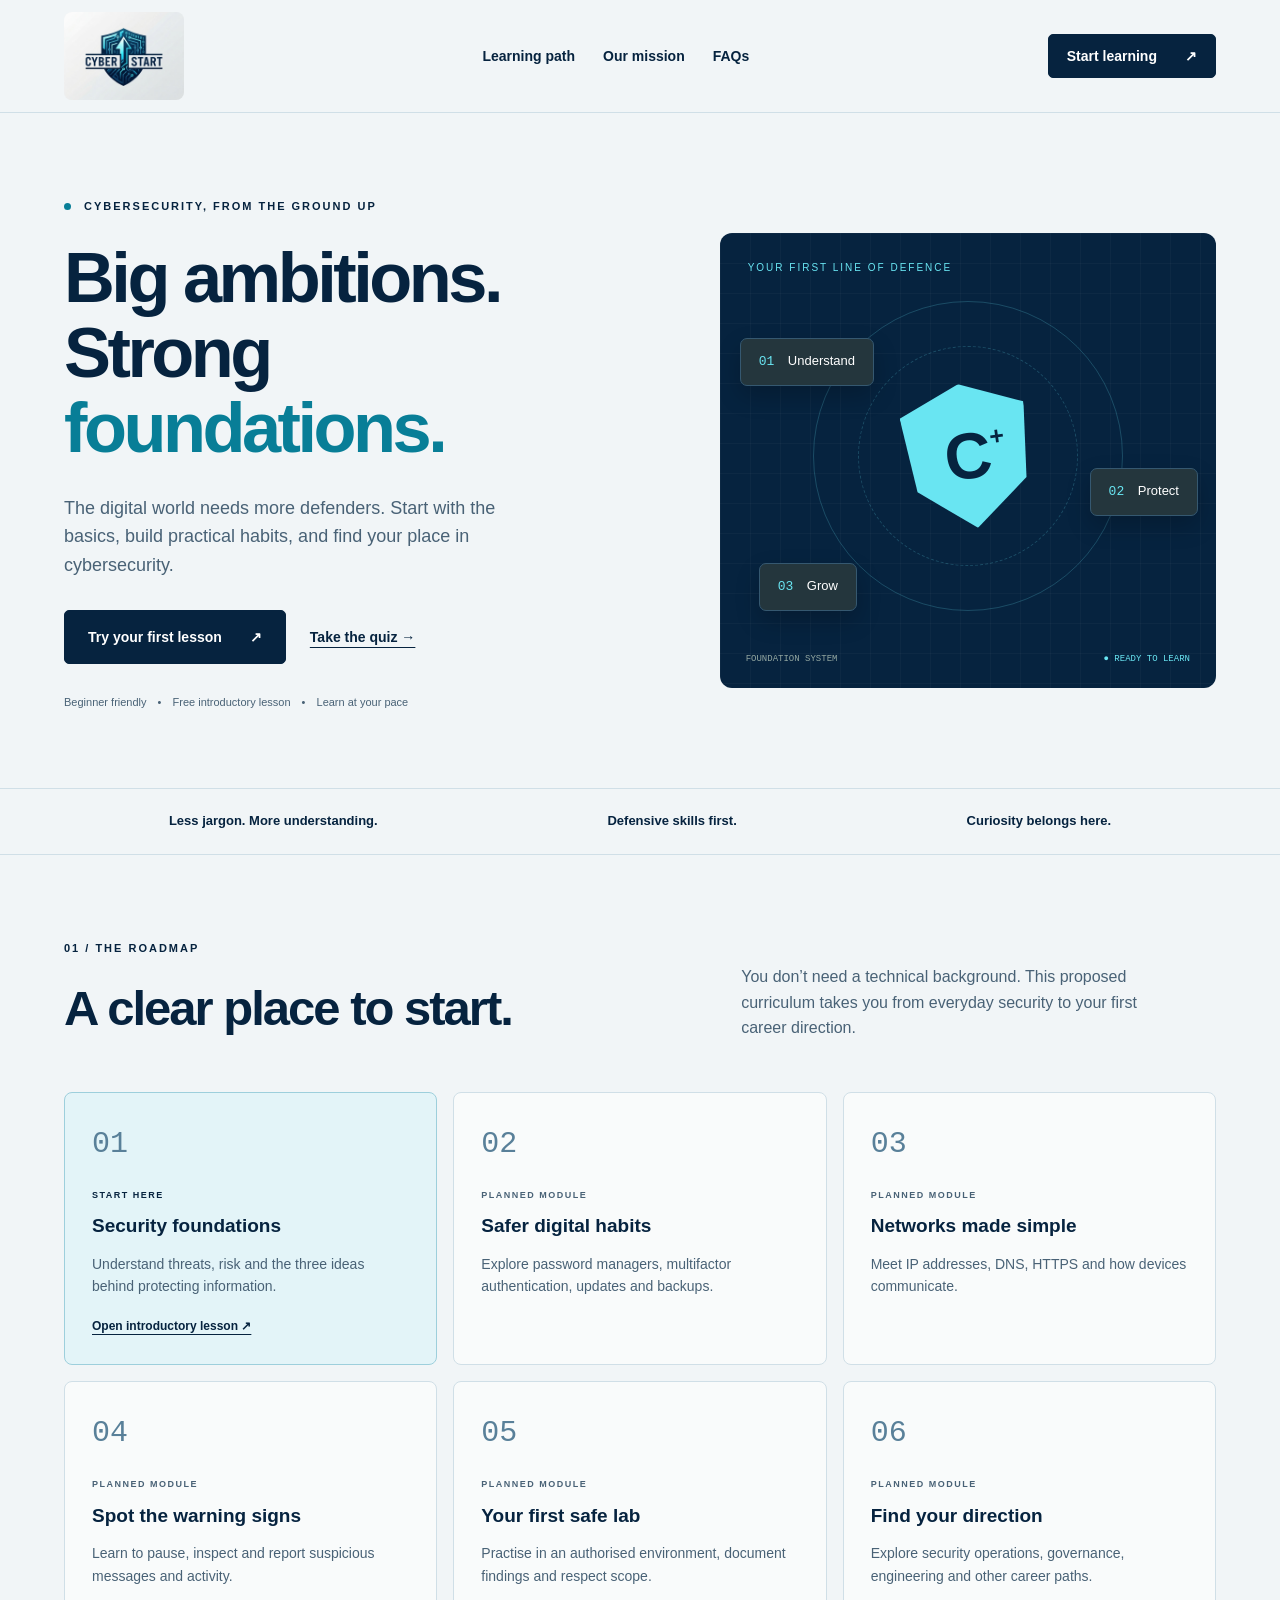
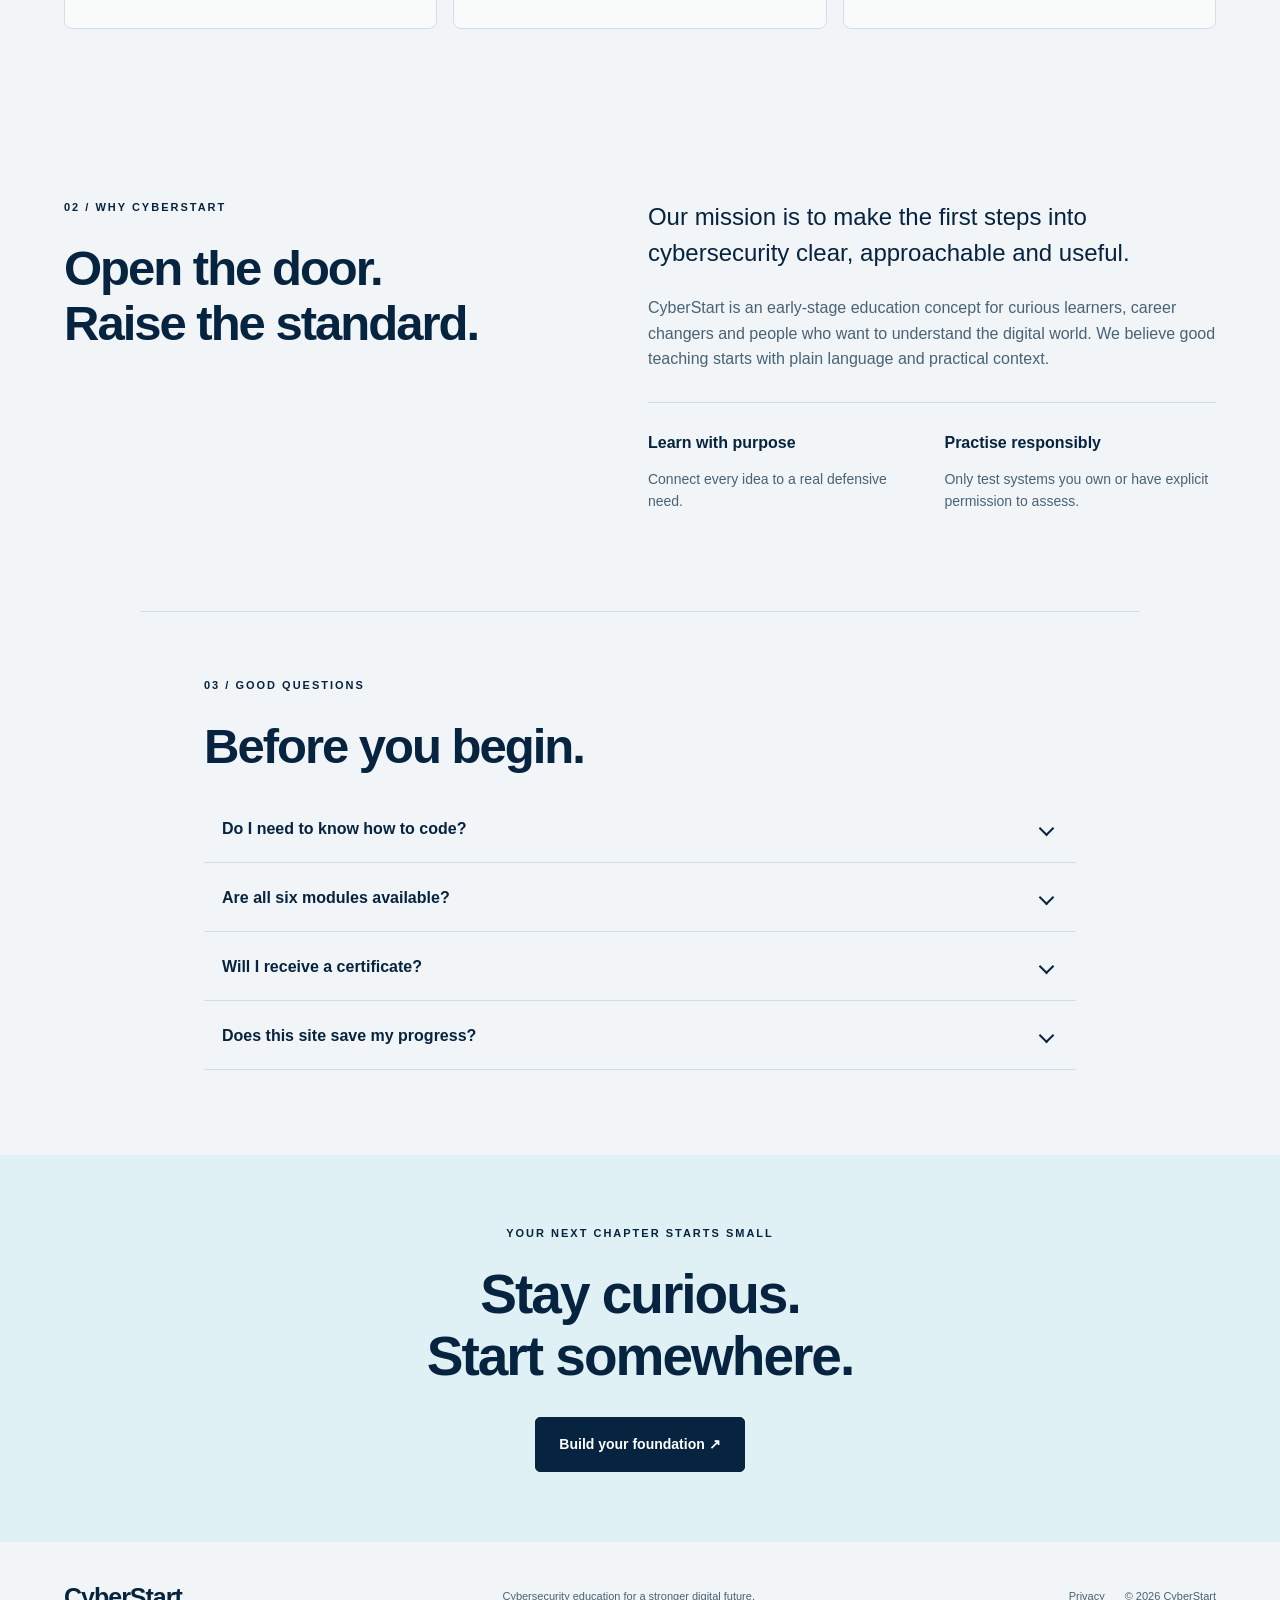
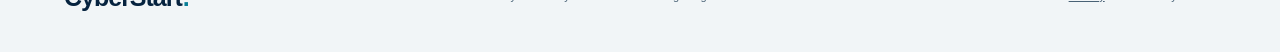
==== commit d5b6909f: "Version quiz assets so browsers fetch the latest paging implementation" ====
--- a/index.html
+++ b/index.html
@@ -1,5 +1,5 @@
 <!doctype html>
-<html lang="en"><head><meta charset="utf-8"><meta name="viewport" content="width=device-width,initial-scale=1"><meta name="description" content="CyberStart introduces cybersecurity through clear explanations, practical habits and a beginner learning roadmap."><meta name="theme-color" content="#101f25"><title>CyberStart — Build your first line of defence</title><link rel="icon" href="logo.png" type="image/png"><link rel="stylesheet" href="styles.css"><script src="script.js" defer></script></head>
+<html lang="en"><head><meta charset="utf-8"><meta name="viewport" content="width=device-width,initial-scale=1"><meta name="description" content="CyberStart introduces cybersecurity through clear explanations, practical habits and a beginner learning roadmap."><meta name="theme-color" content="#101f25"><title>CyberStart — Build your first line of defence</title><link rel="icon" href="logo.png" type="image/png"><link rel="stylesheet" href="styles.css?v=20261009-quiz2"><script src="script.js?v=20261009-quiz2" defer></script></head>
 <body><a class="skip" href="#main">Skip to content</a><header class="header"><a class="brand logo-brand" href="index.html"><img src="logo.png" alt="Cyber Start home" width="110" height="110"></a><nav aria-label="Main navigation"><a href="#path">Learning path</a><a href="#mission">Our mission</a><a href="#questions">FAQs</a></nav><a class="button small" href="lesson.html">Start learning <span aria-hidden="true">↗</span></a></header>
 <main id="main"><section class="hero"><div class="hero-copy"><p class="eyebrow"><span class="signal"></span> CYBERSECURITY, FROM THE GROUND UP</p><h1>Big ambitions.<br>Strong <em>foundations.</em></h1><p class="lede">The digital world needs more defenders. Start with the basics, build practical habits, and find your place in cybersecurity.</p><div class="actions"><a class="button" href="lesson.html">Try your first lesson <span aria-hidden="true">↗</span></a><a class="text-link" href="lesson.html#quiz">Take the quiz →</a></div><p class="hero-note">Beginner friendly <span>•</span> Free introductory lesson <span>•</span> Learn at your pace</p></div><div class="hero-art" aria-label="Illustration of a layered digital defence system" role="img"><div class="art-label">YOUR FIRST LINE OF DEFENCE</div><div class="orb orb-one"></div><div class="orb orb-two"></div><div class="shield">C<span>+</span></div><div class="art-chip chip-one"><span>01</span> Understand</div><div class="art-chip chip-two"><span>02</span> Protect</div><div class="art-chip chip-three"><span>03</span> Grow</div><div class="art-foot">FOUNDATION SYSTEM <span>● READY TO LEARN</span></div></div></section>
 <div class="principles"><span>Less jargon. More understanding.</span><span>Defensive skills first.</span><span>Curiosity belongs here.</span></div>
--- a/styles.css
+++ b/styles.css
@@ -2,3 +2,6 @@
 
 /* Brand and assessment additions */
 .logo-brand{height:88px;width:120px;flex-shrink:0;overflow:hidden;border-radius:8px;background:#eef2f3}.logo-brand img{width:120px;height:120px;object-fit:contain;flex-shrink:0}.header{padding-top:12px;padding-bottom:12px}.quiz-description{color:#c2d6e3;font-size:14px}.quiz fieldset{padding:20px 0;border-bottom:1px solid #355870;margin:0}.quiz legend{padding-top:20px}.quiz label{border-radius:5px;padding:9px 10px;margin:3px 0}.quiz label:hover{background:#1c425b}.quiz input{width:17px;height:17px;vertical-align:middle}.quiz .secondary{background:transparent;color:#e8f4f9;border-color:#7398ad}.quiz .actions{gap:12px;margin-bottom:0}#quiz-results{margin-top:28px;border-top:1px solid #52748b;padding-top:25px;scroll-margin-top:25px}#quiz-results h4{margin:18px 0 8px;font-size:17px}.result-score{font-size:30px;color:var(--lime);font-weight:700;margin:0 0 8px}.topic-results{display:grid;gap:10px;padding:0;list-style:none}.topic-results li{background:#06233f;padding:14px;border-radius:6px;font-size:14px}.topic-results p{margin:5px 0;color:#c2d6e3}.review-item{padding:16px 0;border-bottom:1px solid #355870}.review-item p{font-size:14px;margin:7px 0;color:#c2d6e3}.review-status{font-size:12px;font-weight:700;color:var(--lime)}.review-status.missed{color:#ffd393}.result-link{display:inline-block;margin-top:15px;color:var(--lime);text-underline-offset:4px}.quiz legend{max-width:100%}@media(max-width:650px){.logo-brand{height:70px;width:100px}.logo-brand img{width:100px;height:100px}.quiz{padding:18px}.quiz .button{width:100%}.header nav{padding-bottom:5px}}
+
+/* Paged quiz and flowing FAQ disclosure */
+[hidden]{display:none!important}.quiz-progress{color:var(--lime);font-size:13px;font-weight:700;margin:20px 0 8px}#quiz-questions:focus{outline:none}.faq details{box-sizing:border-box}.faq summary{list-style:none;display:flex;align-items:center;justify-content:space-between;gap:24px;min-height:28px}.faq summary::-webkit-details-marker{display:none}.faq summary::after{content:'';width:9px;height:9px;border-right:2px solid currentColor;border-bottom:2px solid currentColor;transform:rotate(45deg);transition:transform .26s ease;flex-shrink:0;margin-right:6px}.faq summary[aria-expanded="true"]::after{transform:rotate(225deg)}.faq details p{margin:16px 0 0;padding-right:30px;line-height:1.75}.faq details[open]{background:#e8f2f6;border-radius:8px}.faq details{padding-left:18px;padding-right:18px;transition:background-color .26s ease}@media(prefers-reduced-motion:reduce){.faq details,.faq summary::after{transition:none}}
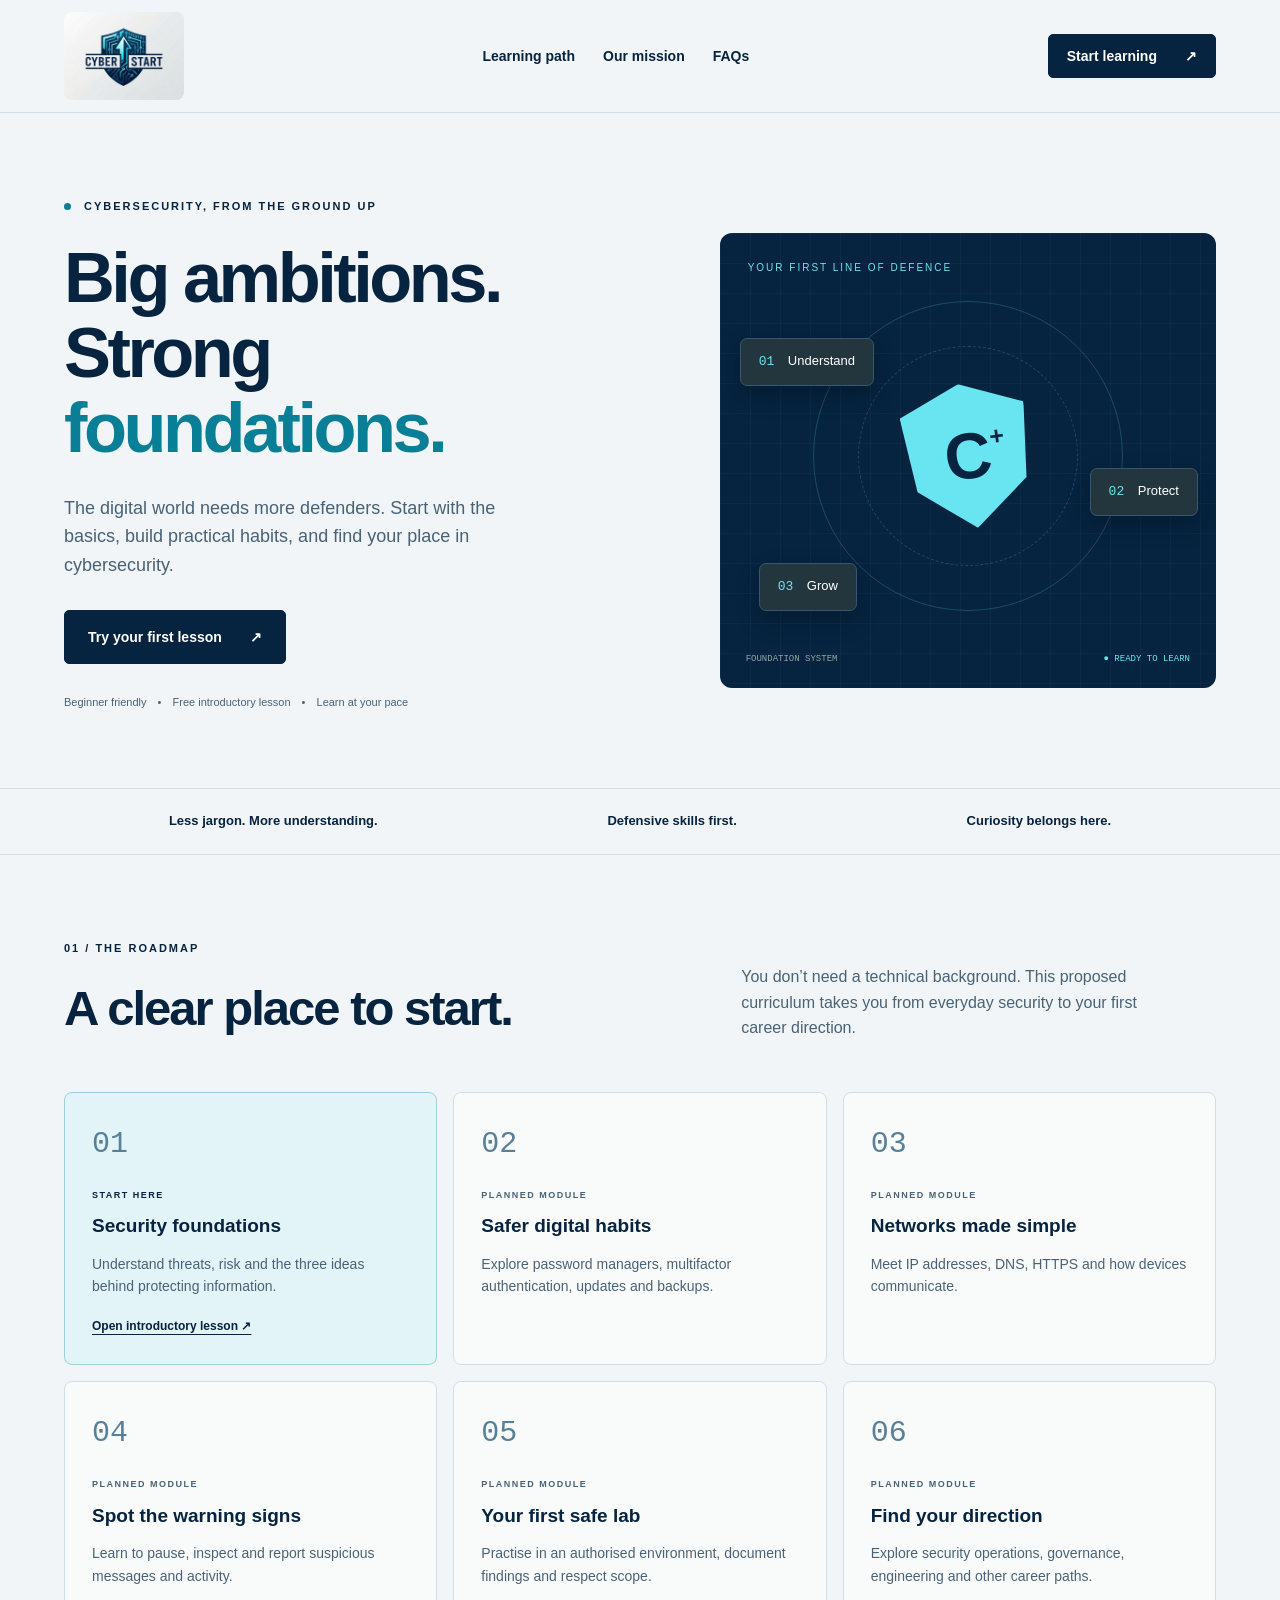
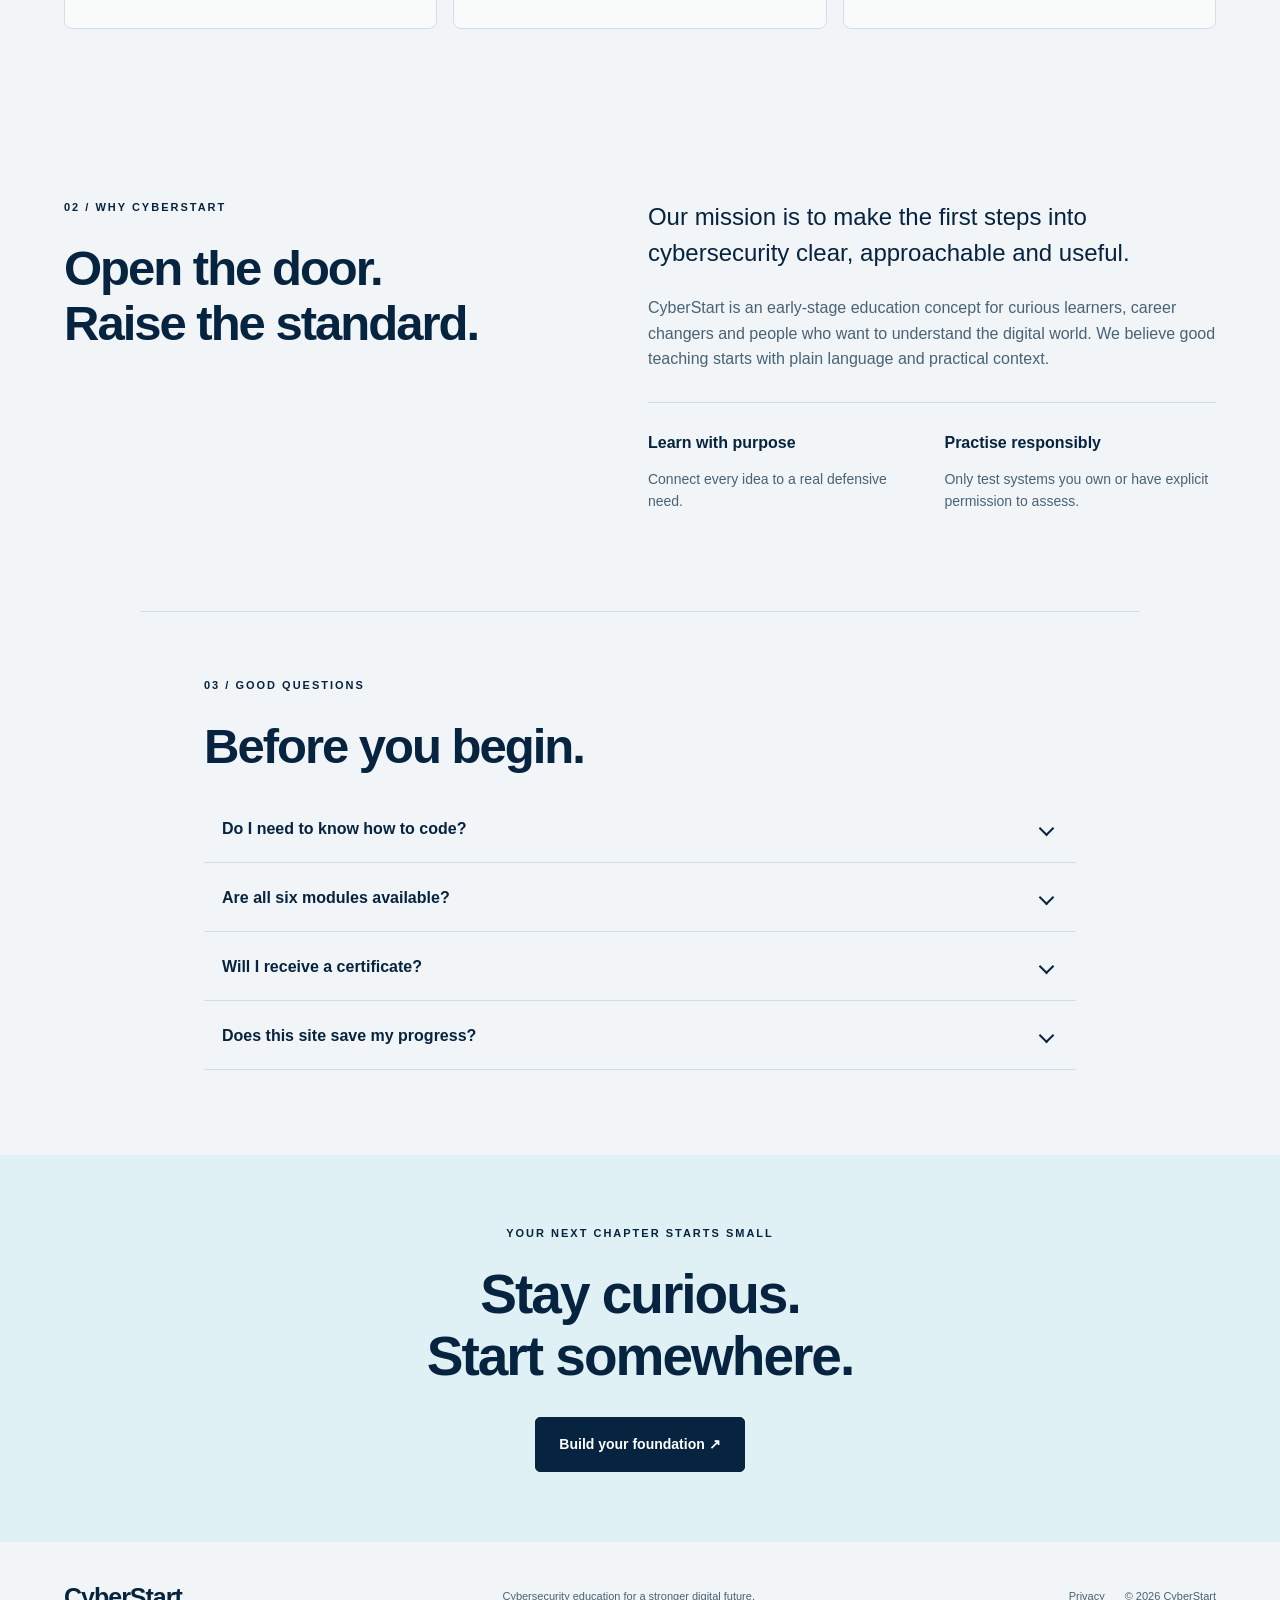
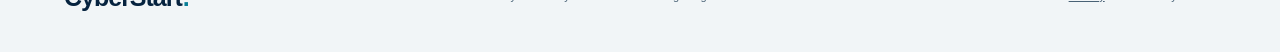
==== commit 704f1f6b: "Remove redundant homepage quiz button" ====
--- a/index.html
+++ b/index.html
@@ -1,7 +1,7 @@
 <!doctype html>
 <html lang="en"><head><meta charset="utf-8"><meta name="viewport" content="width=device-width,initial-scale=1"><meta name="description" content="CyberStart introduces cybersecurity through clear explanations, practical habits and a beginner learning roadmap."><meta name="theme-color" content="#101f25"><title>CyberStart — Build your first line of defence</title><link rel="icon" href="logo.png" type="image/png"><link rel="stylesheet" href="styles.css?v=20261009-quiz2"><script src="script.js?v=20261009-quiz2" defer></script></head>
 <body><a class="skip" href="#main">Skip to content</a><header class="header"><a class="brand logo-brand" href="index.html"><img src="logo.png" alt="Cyber Start home" width="110" height="110"></a><nav aria-label="Main navigation"><a href="#path">Learning path</a><a href="#mission">Our mission</a><a href="#questions">FAQs</a></nav><a class="button small" href="lesson.html">Start learning <span aria-hidden="true">↗</span></a></header>
-<main id="main"><section class="hero"><div class="hero-copy"><p class="eyebrow"><span class="signal"></span> CYBERSECURITY, FROM THE GROUND UP</p><h1>Big ambitions.<br>Strong <em>foundations.</em></h1><p class="lede">The digital world needs more defenders. Start with the basics, build practical habits, and find your place in cybersecurity.</p><div class="actions"><a class="button" href="lesson.html">Try your first lesson <span aria-hidden="true">↗</span></a><a class="text-link" href="lesson.html#quiz">Take the quiz →</a></div><p class="hero-note">Beginner friendly <span>•</span> Free introductory lesson <span>•</span> Learn at your pace</p></div><div class="hero-art" aria-label="Illustration of a layered digital defence system" role="img"><div class="art-label">YOUR FIRST LINE OF DEFENCE</div><div class="orb orb-one"></div><div class="orb orb-two"></div><div class="shield">C<span>+</span></div><div class="art-chip chip-one"><span>01</span> Understand</div><div class="art-chip chip-two"><span>02</span> Protect</div><div class="art-chip chip-three"><span>03</span> Grow</div><div class="art-foot">FOUNDATION SYSTEM <span>● READY TO LEARN</span></div></div></section>
+<main id="main"><section class="hero"><div class="hero-copy"><p class="eyebrow"><span class="signal"></span> CYBERSECURITY, FROM THE GROUND UP</p><h1>Big ambitions.<br>Strong <em>foundations.</em></h1><p class="lede">The digital world needs more defenders. Start with the basics, build practical habits, and find your place in cybersecurity.</p><div class="actions"><a class="button" href="lesson.html">Try your first lesson <span aria-hidden="true">↗</span></a></div><p class="hero-note">Beginner friendly <span>•</span> Free introductory lesson <span>•</span> Learn at your pace</p></div><div class="hero-art" aria-label="Illustration of a layered digital defence system" role="img"><div class="art-label">YOUR FIRST LINE OF DEFENCE</div><div class="orb orb-one"></div><div class="orb orb-two"></div><div class="shield">C<span>+</span></div><div class="art-chip chip-one"><span>01</span> Understand</div><div class="art-chip chip-two"><span>02</span> Protect</div><div class="art-chip chip-three"><span>03</span> Grow</div><div class="art-foot">FOUNDATION SYSTEM <span>● READY TO LEARN</span></div></div></section>
 <div class="principles"><span>Less jargon. More understanding.</span><span>Defensive skills first.</span><span>Curiosity belongs here.</span></div>
 <section id="path" class="section"><div class="section-heading"><div><p class="eyebrow">01 / THE ROADMAP</p><h2>A clear place to start.</h2></div><p>You don’t need a technical background. This proposed curriculum takes you from everyday security to your first career direction.</p></div><div class="roadmap"><article class="path-card"><span class="number">01</span><p class="tag">START HERE</p><h3>Security foundations</h3><p>Understand threats, risk and the three ideas behind protecting information.</p><a href="lesson.html">Open introductory lesson ↗</a></article><article class="path-card"><span class="number">02</span><p class="tag muted">PLANNED MODULE</p><h3>Safer digital habits</h3><p>Explore password managers, multifactor authentication, updates and backups.</p></article><article class="path-card"><span class="number">03</span><p class="tag muted">PLANNED MODULE</p><h3>Networks made simple</h3><p>Meet IP addresses, DNS, HTTPS and how devices communicate.</p></article><article class="path-card"><span class="number">04</span><p class="tag muted">PLANNED MODULE</p><h3>Spot the warning signs</h3><p>Learn to pause, inspect and report suspicious messages and activity.</p></article><article class="path-card"><span class="number">05</span><p class="tag muted">PLANNED MODULE</p><h3>Your first safe lab</h3><p>Practise in an authorised environment, document findings and respect scope.</p></article><article class="path-card"><span class="number">06</span><p class="tag muted">PLANNED MODULE</p><h3>Find your direction</h3><p>Explore security operations, governance, engineering and other career paths.</p></article></div></section>
 <section id="mission" class="section mission"><div><p class="eyebrow">02 / WHY CYBERSTART</p><h2>Open the door.<br>Raise the standard.</h2></div><div><p class="mission-lede">Our mission is to make the first steps into cybersecurity clear, approachable and useful.</p><p>CyberStart is an early-stage education concept for curious learners, career changers and people who want to understand the digital world. We believe good teaching starts with plain language and practical context.</p><div class="values"><div><h3>Learn with purpose</h3><p>Connect every idea to a real defensive need.</p></div><div><h3>Practise responsibly</h3><p>Only test systems you own or have explicit permission to assess.</p></div></div></div></section>
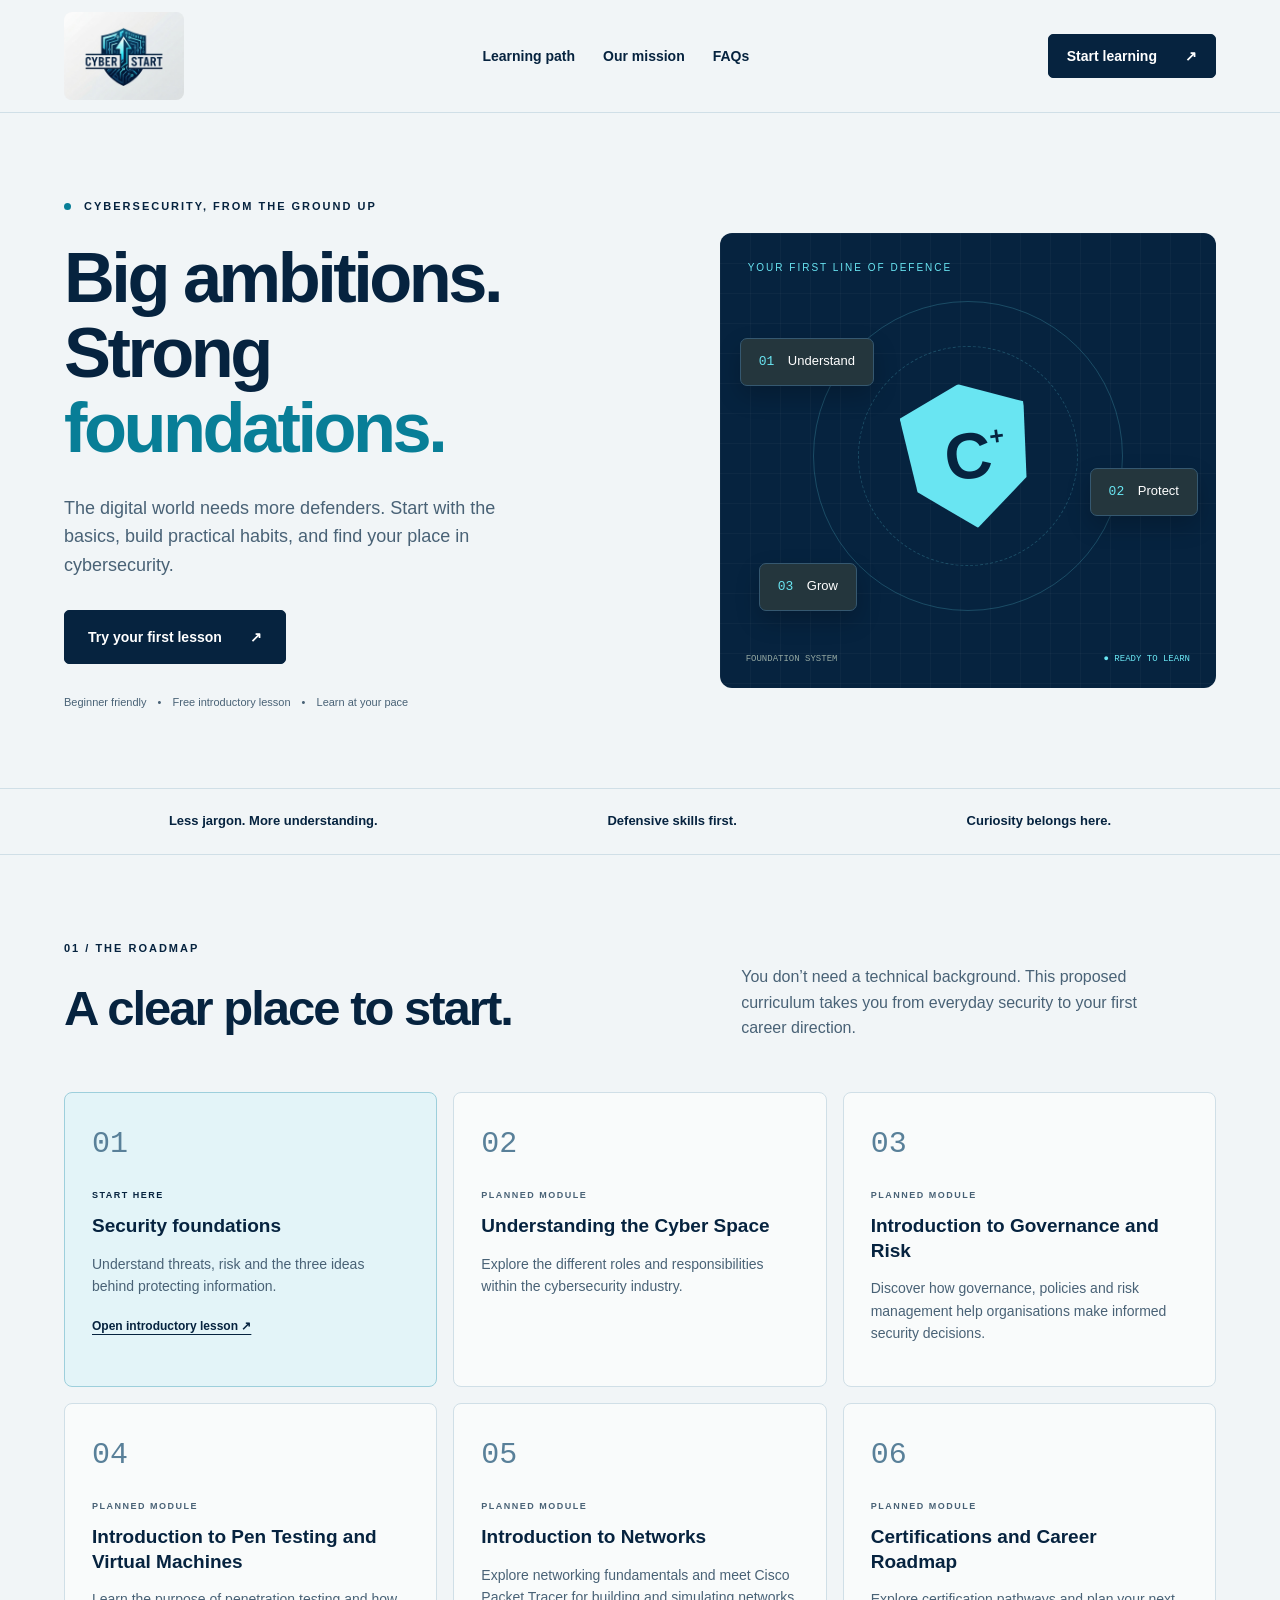
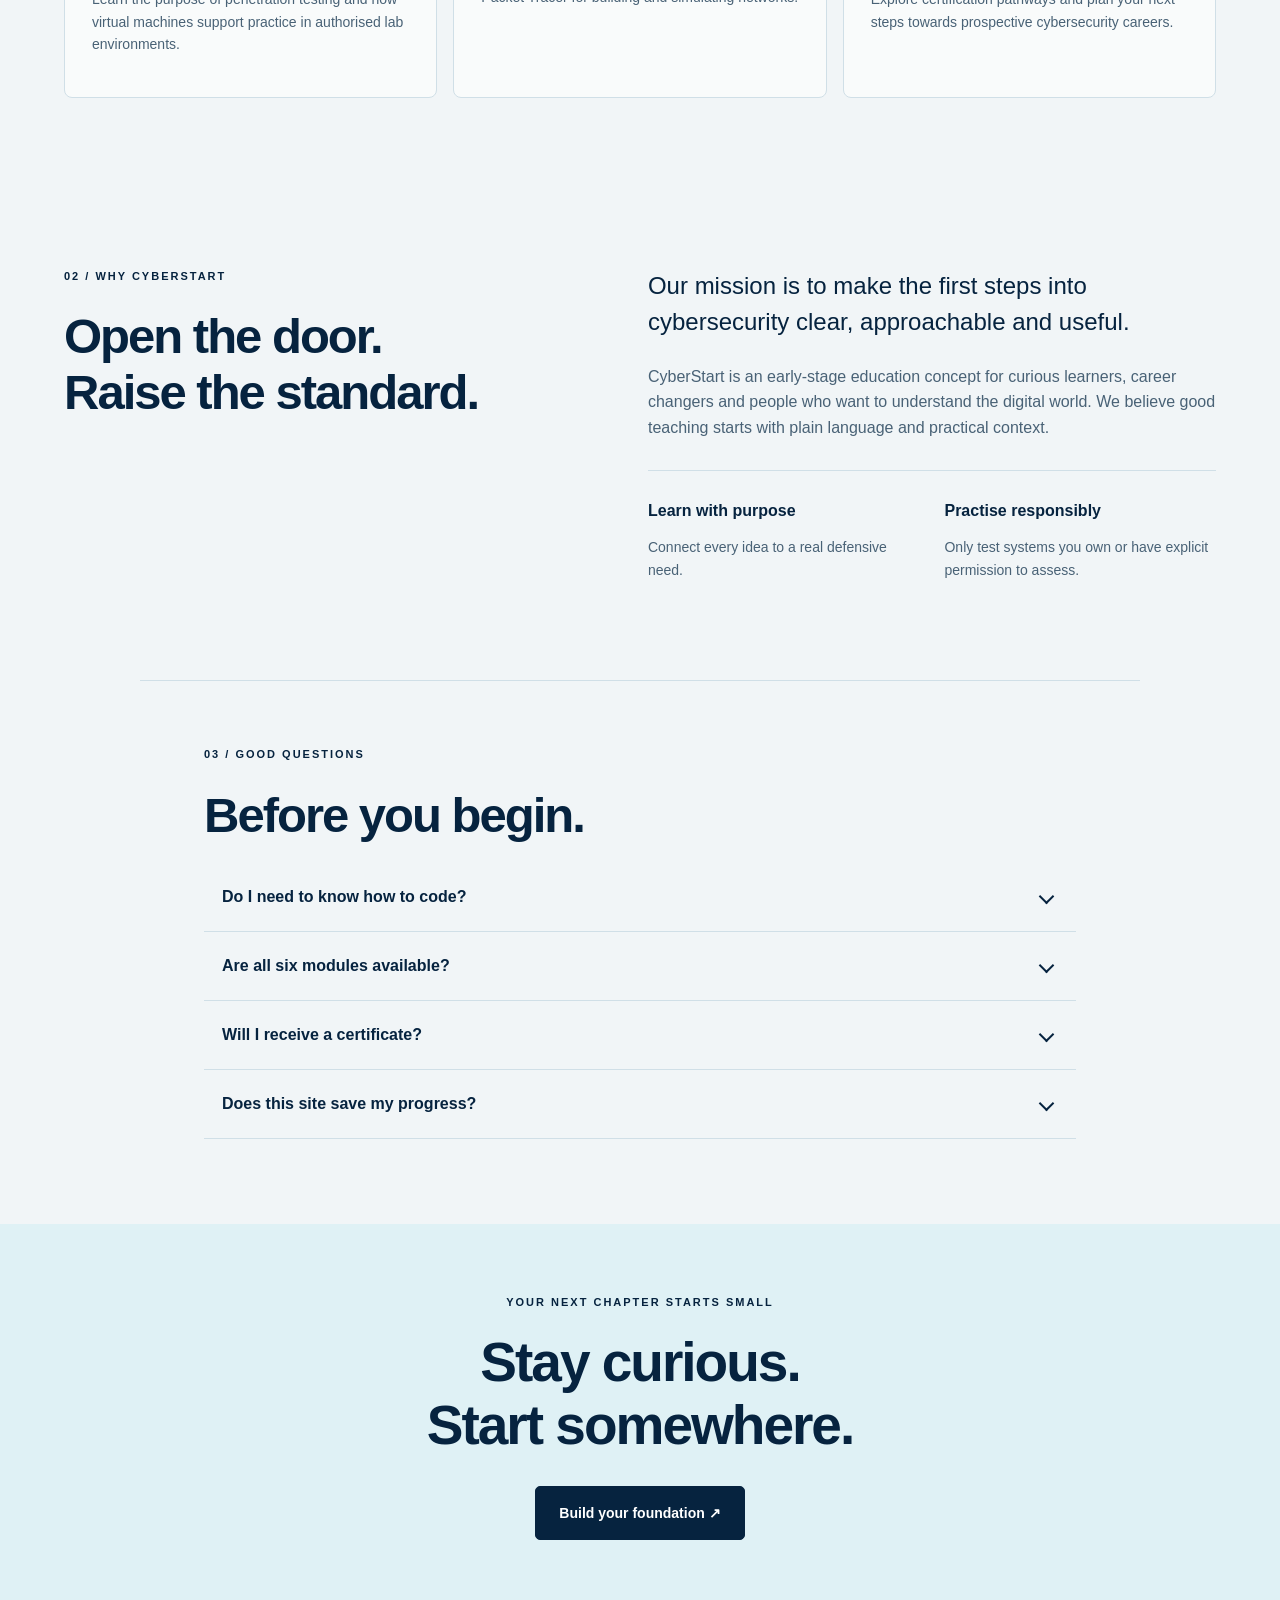
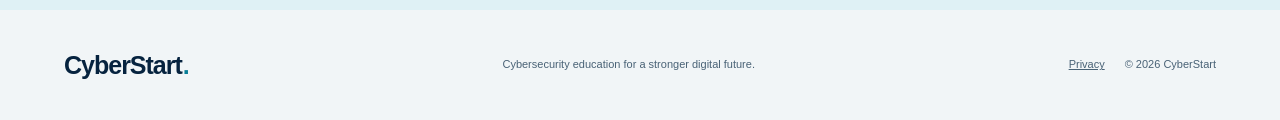
==== commit 435ac84f: "Revise planned learning roadmap for industry roles, governance, testing, networks and careers" ====
--- a/index.html
+++ b/index.html
@@ -3,7 +3,7 @@
 <body><a class="skip" href="#main">Skip to content</a><header class="header"><a class="brand logo-brand" href="index.html"><img src="logo.png" alt="Cyber Start home" width="110" height="110"></a><nav aria-label="Main navigation"><a href="#path">Learning path</a><a href="#mission">Our mission</a><a href="#questions">FAQs</a></nav><a class="button small" href="lesson.html">Start learning <span aria-hidden="true">↗</span></a></header>
 <main id="main"><section class="hero"><div class="hero-copy"><p class="eyebrow"><span class="signal"></span> CYBERSECURITY, FROM THE GROUND UP</p><h1>Big ambitions.<br>Strong <em>foundations.</em></h1><p class="lede">The digital world needs more defenders. Start with the basics, build practical habits, and find your place in cybersecurity.</p><div class="actions"><a class="button" href="lesson.html">Try your first lesson <span aria-hidden="true">↗</span></a></div><p class="hero-note">Beginner friendly <span>•</span> Free introductory lesson <span>•</span> Learn at your pace</p></div><div class="hero-art" aria-label="Illustration of a layered digital defence system" role="img"><div class="art-label">YOUR FIRST LINE OF DEFENCE</div><div class="orb orb-one"></div><div class="orb orb-two"></div><div class="shield">C<span>+</span></div><div class="art-chip chip-one"><span>01</span> Understand</div><div class="art-chip chip-two"><span>02</span> Protect</div><div class="art-chip chip-three"><span>03</span> Grow</div><div class="art-foot">FOUNDATION SYSTEM <span>● READY TO LEARN</span></div></div></section>
 <div class="principles"><span>Less jargon. More understanding.</span><span>Defensive skills first.</span><span>Curiosity belongs here.</span></div>
-<section id="path" class="section"><div class="section-heading"><div><p class="eyebrow">01 / THE ROADMAP</p><h2>A clear place to start.</h2></div><p>You don’t need a technical background. This proposed curriculum takes you from everyday security to your first career direction.</p></div><div class="roadmap"><article class="path-card"><span class="number">01</span><p class="tag">START HERE</p><h3>Security foundations</h3><p>Understand threats, risk and the three ideas behind protecting information.</p><a href="lesson.html">Open introductory lesson ↗</a></article><article class="path-card"><span class="number">02</span><p class="tag muted">PLANNED MODULE</p><h3>Safer digital habits</h3><p>Explore password managers, multifactor authentication, updates and backups.</p></article><article class="path-card"><span class="number">03</span><p class="tag muted">PLANNED MODULE</p><h3>Networks made simple</h3><p>Meet IP addresses, DNS, HTTPS and how devices communicate.</p></article><article class="path-card"><span class="number">04</span><p class="tag muted">PLANNED MODULE</p><h3>Spot the warning signs</h3><p>Learn to pause, inspect and report suspicious messages and activity.</p></article><article class="path-card"><span class="number">05</span><p class="tag muted">PLANNED MODULE</p><h3>Your first safe lab</h3><p>Practise in an authorised environment, document findings and respect scope.</p></article><article class="path-card"><span class="number">06</span><p class="tag muted">PLANNED MODULE</p><h3>Find your direction</h3><p>Explore security operations, governance, engineering and other career paths.</p></article></div></section>
+<section id="path" class="section"><div class="section-heading"><div><p class="eyebrow">01 / THE ROADMAP</p><h2>A clear place to start.</h2></div><p>You don’t need a technical background. This proposed curriculum takes you from everyday security to your first career direction.</p></div><div class="roadmap"><article class="path-card"><span class="number">01</span><p class="tag">START HERE</p><h3>Security foundations</h3><p>Understand threats, risk and the three ideas behind protecting information.</p><a href="lesson.html">Open introductory lesson ↗</a></article><article class="path-card"><span class="number">02</span><p class="tag muted">PLANNED MODULE</p><h3>Understanding the Cyber Space</h3><p>Explore the different roles and responsibilities within the cybersecurity industry.</p></article><article class="path-card"><span class="number">03</span><p class="tag muted">PLANNED MODULE</p><h3>Introduction to Governance and Risk</h3><p>Discover how governance, policies and risk management help organisations make informed security decisions.</p></article><article class="path-card"><span class="number">04</span><p class="tag muted">PLANNED MODULE</p><h3>Introduction to Pen Testing and Virtual Machines</h3><p>Learn the purpose of penetration testing and how virtual machines support practice in authorised lab environments.</p></article><article class="path-card"><span class="number">05</span><p class="tag muted">PLANNED MODULE</p><h3>Introduction to Networks</h3><p>Explore networking fundamentals and meet Cisco Packet Tracer for building and simulating networks.</p></article><article class="path-card"><span class="number">06</span><p class="tag muted">PLANNED MODULE</p><h3>Certifications and Career Roadmap</h3><p>Explore certification pathways and plan your next steps towards prospective cybersecurity careers.</p></article></div></section>
 <section id="mission" class="section mission"><div><p class="eyebrow">02 / WHY CYBERSTART</p><h2>Open the door.<br>Raise the standard.</h2></div><div><p class="mission-lede">Our mission is to make the first steps into cybersecurity clear, approachable and useful.</p><p>CyberStart is an early-stage education concept for curious learners, career changers and people who want to understand the digital world. We believe good teaching starts with plain language and practical context.</p><div class="values"><div><h3>Learn with purpose</h3><p>Connect every idea to a real defensive need.</p></div><div><h3>Practise responsibly</h3><p>Only test systems you own or have explicit permission to assess.</p></div></div></div></section>
 <section id="questions" class="section faq"><p class="eyebrow">03 / GOOD QUESTIONS</p><h2>Before you begin.</h2><details><summary>Do I need to know how to code?</summary><p>No. The introductory lesson starts with concepts. Coding can become useful later, depending on the career direction you choose.</p></details><details><summary>Are all six modules available?</summary><p>The <a href="lesson.html">foundations lesson and quiz</a> are available now. The remaining roadmap modules describe the planned curriculum; they are not published courses yet.</p></details><details><summary>Will I receive a certificate?</summary><p>This starter site does not issue certificates, provide accreditation or promise employment. It is an introduction to the subject.</p></details><details><summary>Does this site save my progress?</summary><p>No. The eight-question quiz runs in your browser, gives explanations and topic feedback, and resets when the page reloads. This version has no accounts, tracking scripts or registration form.</p></details></section>
 <section class="closing"><p class="eyebrow">YOUR NEXT CHAPTER STARTS SMALL</p><h2>Stay curious.<br>Start somewhere.</h2><a class="button" href="lesson.html">Build your foundation ↗</a></section></main>
